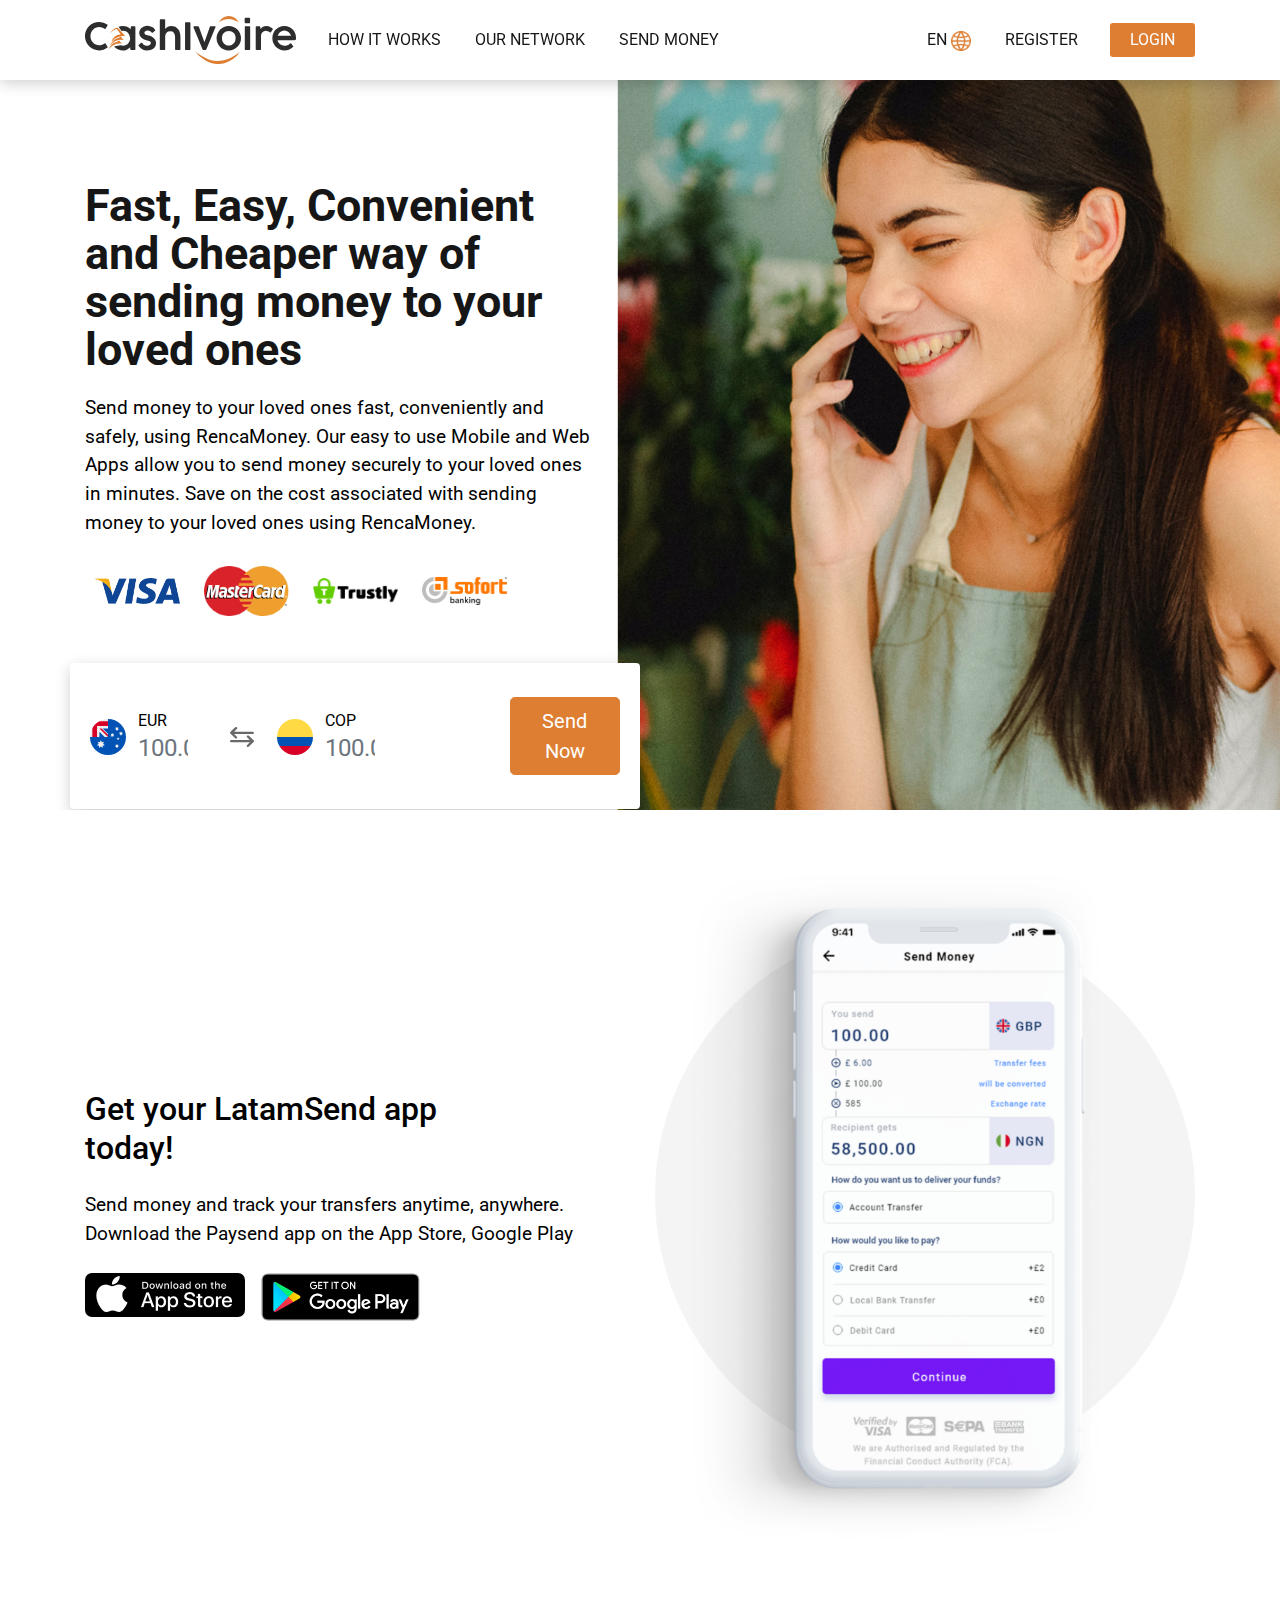
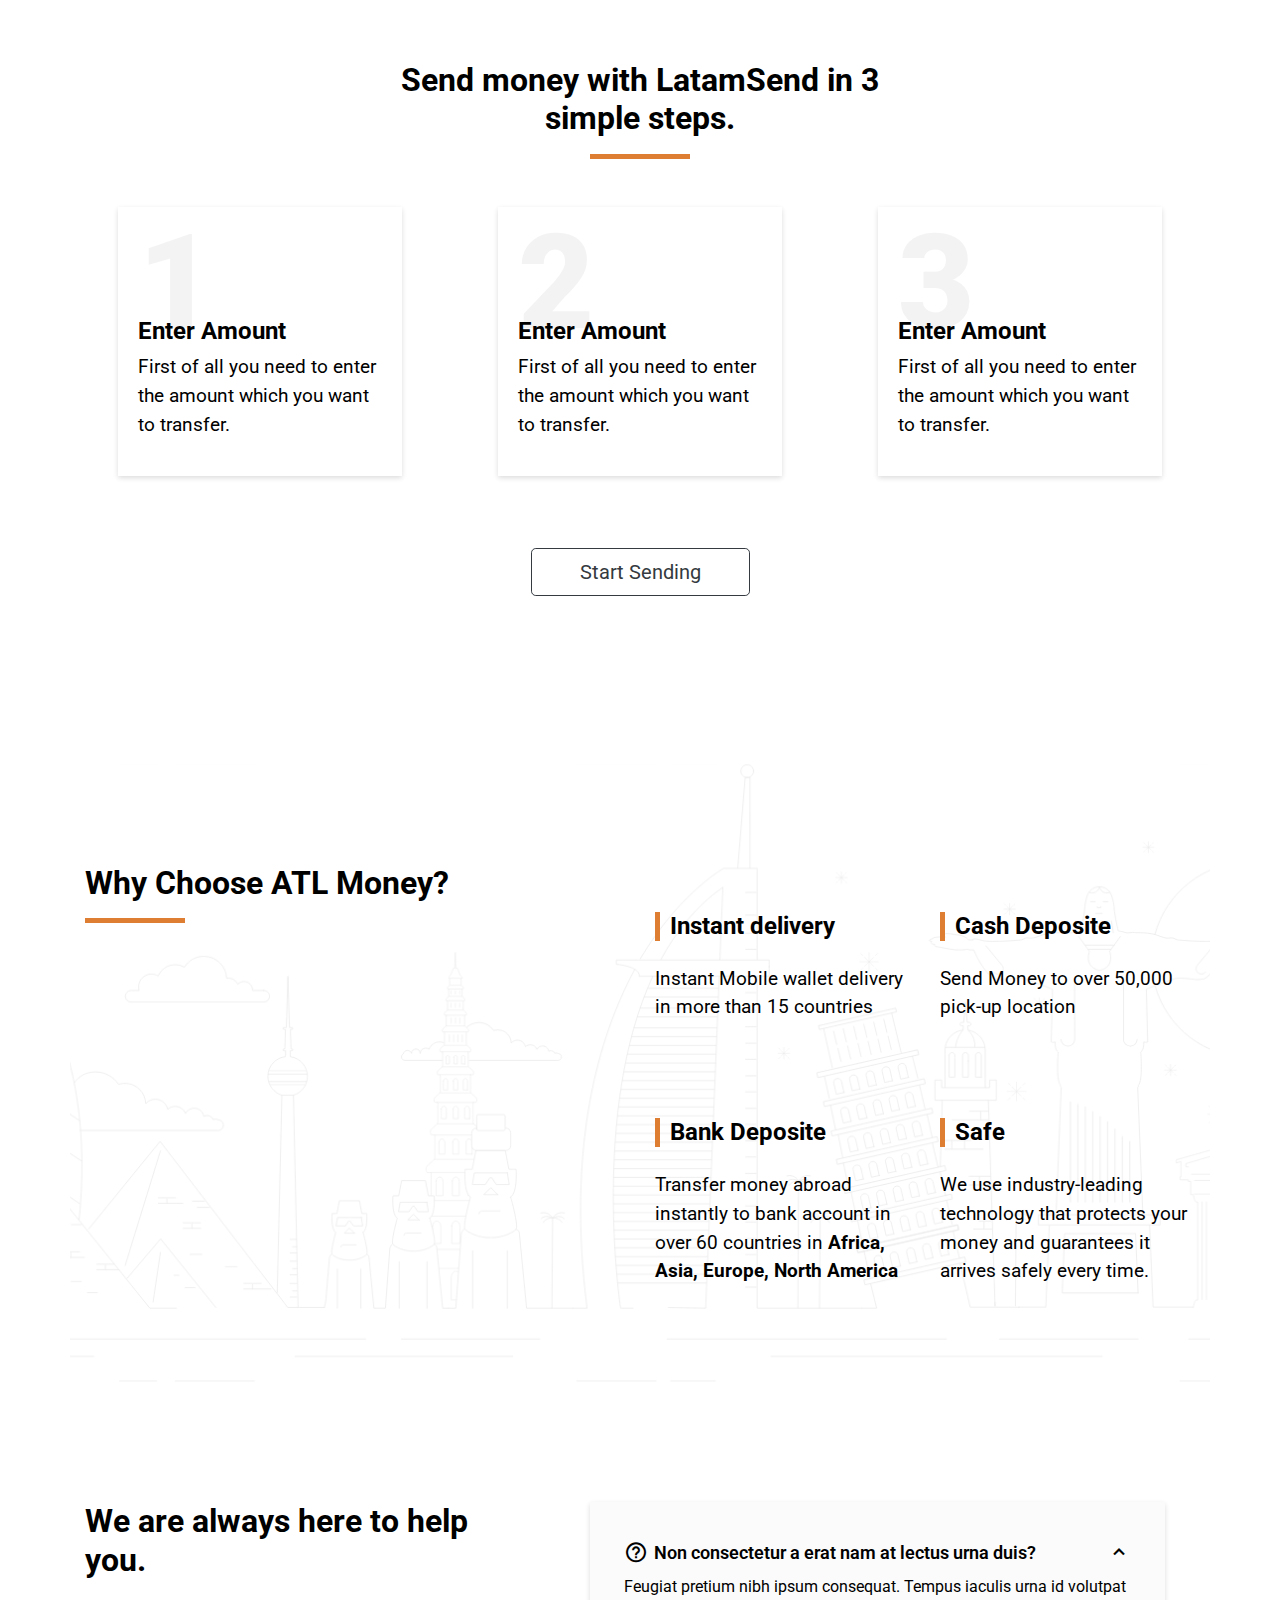
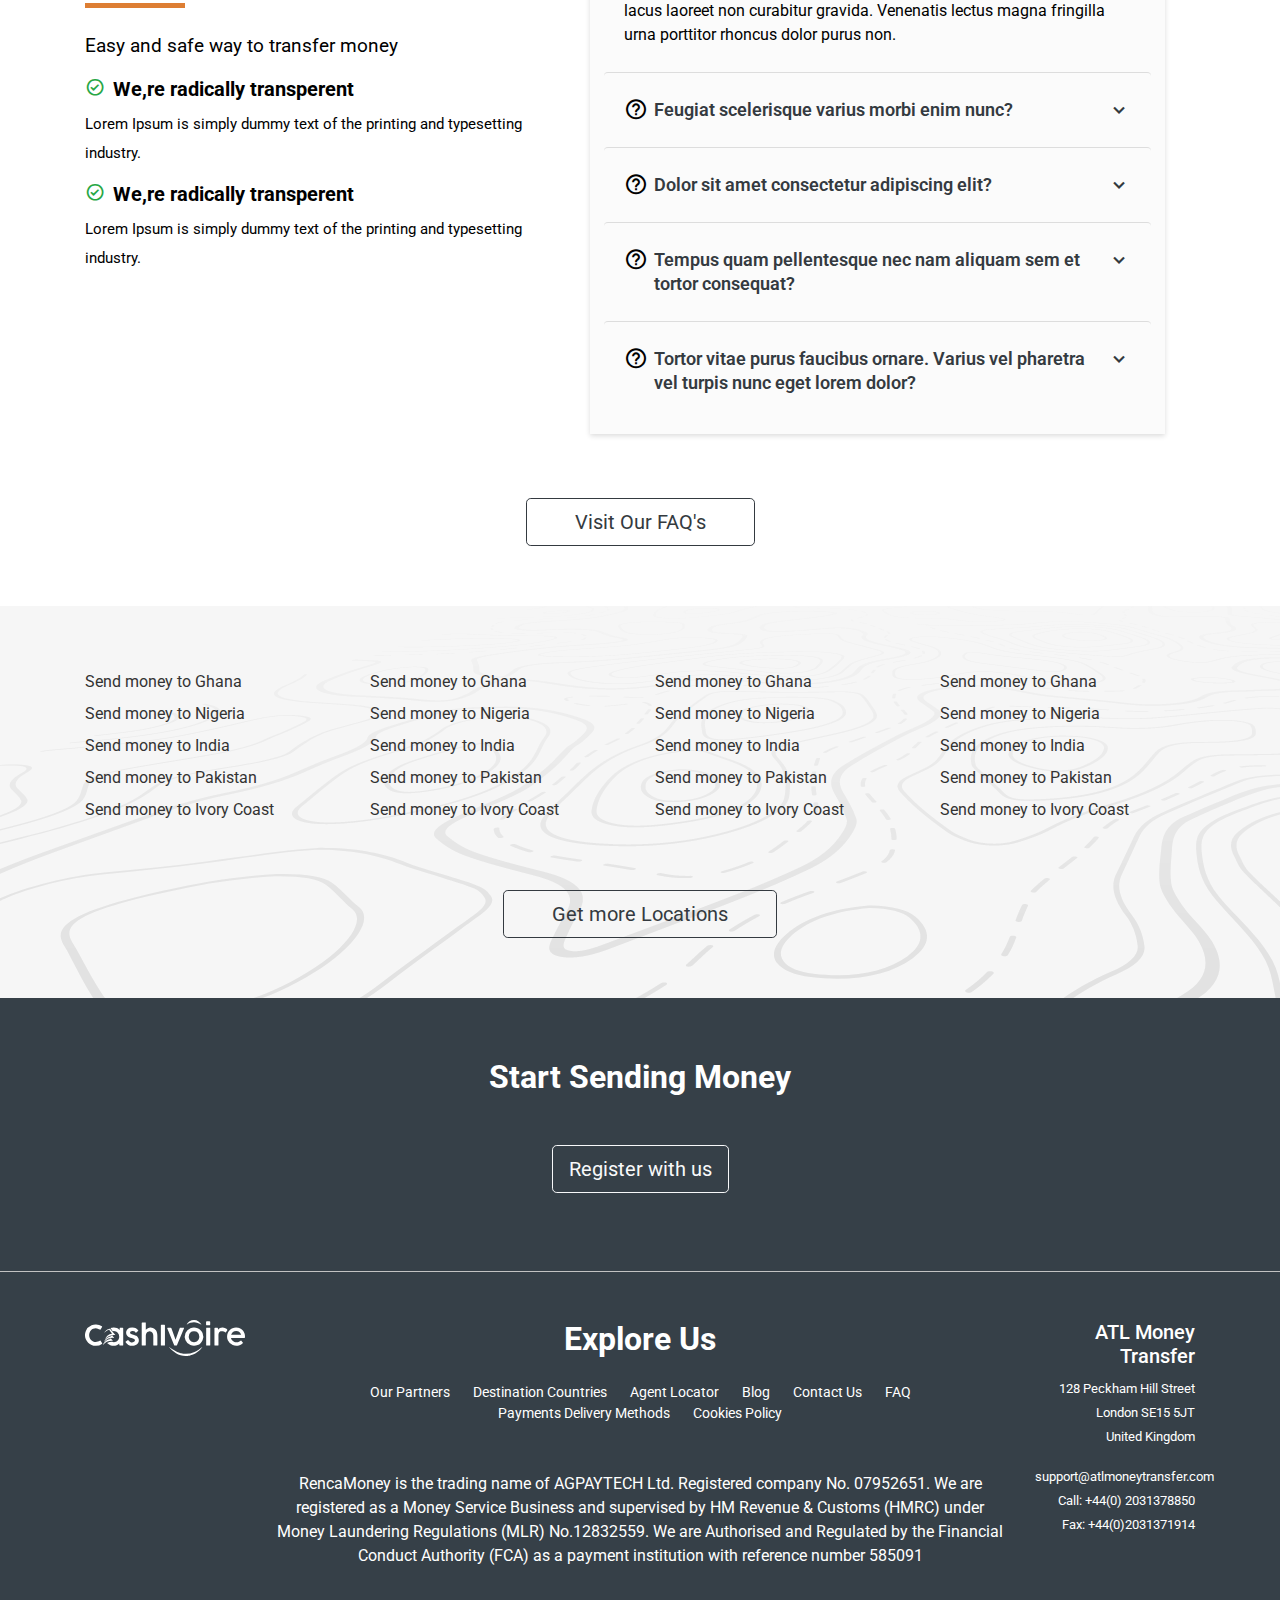
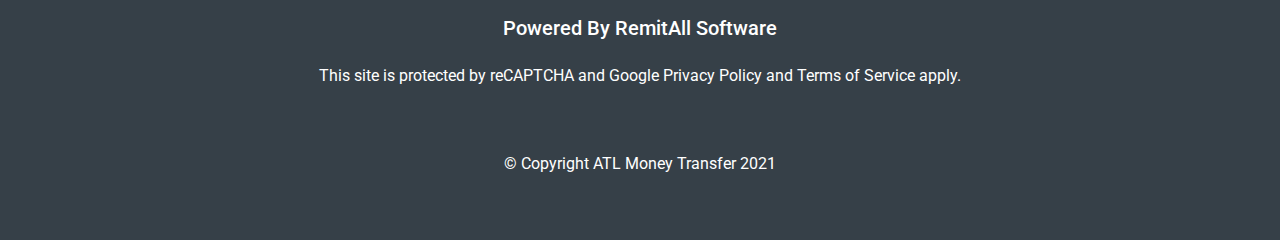
==== index.html @ 68181047 "all files" ====
<!DOCTYPE html>
<html lang="en">

<head>
  <meta charset="utf-8">
  <meta content="width=device-width, initial-scale=1.0" name="viewport">

  <title>Cashivoire - Index</title>
  <meta content="" name="description">
  <meta content="" name="keywords">

  <!-- Favicons -->
  <link href="assets/img/favicon.png" rel="icon">
  <link href="assets/img/apple-touch-icon.png" rel="apple-touch-icon">

  <!-- Google Fonts -->
  <link href="https://fonts.googleapis.com/css2?family=Roboto:wght@300;400;500;700;900&display=swap" rel="stylesheet">

  <!-- Vendor CSS Files -->
  <link href="assets/vendor/bootstrap/css/bootstrap.min.css" rel="stylesheet">
  <link href="assets/vendor/icofont/icofont.min.css" rel="stylesheet">
  <link href="assets/vendor/boxicons/css/boxicons.min.css" rel="stylesheet">
  

  <!-- Template Main CSS File -->
  <link href="css/style.css" rel="stylesheet">


</head>

<body>



  <!-- ======= Header ======= -->
  <header id="header" class="fixed-top">
    <div class="container d-flex align-items-center">

      <h1 class="logo"><a href="index.html"><img src="assets/img/logo.svg" alt=""></a></h1>
      <!-- Uncomment below if you prefer to use an image logo -->
      <!-- <a href="index.html" class="logo mr-auto"><img src="assets/img/logo.png" alt="" class="img-fluid"></a>-->

      <nav class="nav-menu d-none d-lg-block mr-auto">
        <ul>
          <li><a href="#">How it works</a></li>
          <li><a href="#">Our Network</a></li>
          <li><a href="#">Send Money</a></li>
        </ul>
        
      </nav><!-- .nav-menu -->
      <nav class="nav-menu d-none d-lg-block ml-auto">
        <ul>
          <li><a href="#about">En <span style="width: 20px; display: inline-block;"><img src="assets/img/globe.png" class="img-fluid" alt=""></span></a></li>
          <li><a href="#services">Register</a></li>
          <li><a href="#" class="login-btn scrollto">Login</a></li>
        </ul>
        
      </nav><!-- .nav-menu -->

    

    </div>
  </header><!-- End Header -->

  <!-- ======= Hero Section ======= -->
  <section id="hero" class="d-flex align-items-center">
    <div class="container">
      <div class="row">
        <div class="col-md-6 pr-md-5">
          <h1>Fast, Easy, Convenient and 
            Cheaper way of sending money to 
            your loved ones </h1>
          <p>Send money to your loved ones fast, conveniently and safely, using 
            RencaMoney. Our easy to use Mobile and Web Apps allow you to send 
            money securely to your loved ones in minutes. Save on the cost associated
            with sending money to your loved ones using RencaMoney.</p>
            <div class="pay-method">
              <span class="method-logo"><img src="assets/img/visa.png" class="img-fluid" alt=""></span>
              <span class="method-logo"><img src="assets/img/mastercard.png" class="img-fluid" alt=""></span>
              <span class="method-logo"><img src="assets/img/Trustly-logo.png" class="img-fluid" alt=""></span>
              <span class="method-logo"><img src="assets/img/sofort.png" class="img-fluid" alt=""></span>
            </div>
            <div class="card send-card">
              <div class="row align-items-center">
                <div class="col-md-3">
                  <div class="my-4 mb-2 position-relative pl-5">
                    <label for="inputPassword2">EUR</label>
                    <span class="flag"><img src="assets/flags/au.svg" class="img-fluid" alt=""></span>
                    <input type="text" class="form-control" id="inputPassword2" placeholder="100.00">
                  </div>
                </div>
                <div class="col-md-1">
                  <span>
                    <img src="assets/img/transfer.svg" width="24px" alt="">
                  </span>
                </div>
                <div class="col-md-3">
                  <div class="my-4 mb-2 position-relative pl-5">
                    <label for="inputPassword2">COP</label>
                    <span class="flag"><img src="assets/flags/co.svg" class="img-fluid" alt=""></span>
                    <input type="text" class="form-control" id="inputPassword2" placeholder="100.000">
                  </div>
                </div>
                
                <div class="col-md-3 offset-md-2">
                  
                  <button type="submit" class="btn btn-warning btn-lg btn-block my-4">
                    Send Now
                  </button>
                </div>
              </div>
              <div class="rate-details">
                <span>1 EUR = 2,821.20 COP*</span>
                <span>Transaction Fees &nbsp; = €3.90</span>
              </div>
            </div>
            
        </div>
        <div class="col-md-6"></div>
      </div>
      
      
    </div>
  </section><!-- End Hero -->

  <main id="main">

    

    <!--about-section start-->
    <section class="about-section">
      <div class="container">
        <div class="row align-items-center">
          <div class="col-md-6">
            <h2 class="mb-4">Get your LatamSend app <br>
              today!</h2>
            <p class="mb-4">Send money and track your transfers anytime, anywhere. 
              Download the Paysend app on the App Store, Google Play</p>
            <div class="d-flex">
              <span class="mr-3"><img src="assets/img/apple-app.png" alt=""></span>
              <span><img src="assets/img/google-play-app.png" alt=""></span>
            </div>
          </div>
          <div class="col-md-6">
            <img src="assets/img/about-latam.png" class="img-fluid"  alt="">
          </div>
        </div>
      </div>
    </section>
    <!--//about-section end-->

    <!--step section start-->
    <section class="step-section">
      <div class="container">
        <div class="row mb-4">
          <div class="col-md-6 offset-md-3 text-center">
            <h2 class="font-weight-bold pb-2">Send money with LatamSend
              in 3 simple steps.</h2>
            <div class="heading-devide mb-4 d-block mx-auto"></div>
          </div>
        </div>
        <div class="row">
          <div class="col-md-4 px-md-5">
            <div class="step-box mb-4">
              <span class="step-no">1</span>
              <h4 class="font-weight-bold">Enter Amount</h4>
              <p>First of all you need to enter 
                the amount which you want 
                to transfer.</p>
            </div>
          </div>
          <div class="col-md-4 px-md-5">
            <div class="step-box mb-4">
              <span class="step-no">2</span>
              <h4 class="font-weight-bold">Enter Amount</h4>
              <p>First of all you need to enter 
                the amount which you want 
                to transfer.</p>
            </div>
          </div>
          <div class="col-md-4 px-md-5">
            <div class="step-box mb-4">
              <span class="step-no">3</span>
              <h4 class="font-weight-bold">Enter Amount</h4>
              <p>First of all you need to enter 
                the amount which you want 
                to transfer.</p>
            </div>
          </div>
        </div>
        <div class="row my-5">
          <div class="col-md-4 offset-md-4 text-center">
            <button class="btn btn-outline-dark btn-lg px-5">Start Sending</button>
          </div>
        </div>
      </div>
    </section><!--//step section end-->
    
    <!--why choose section-->
    <section class="why-choose-section">
      <div class="container">
        <div class="row">
            <div class="col-md-6">
              <h2 class="font-weight-bold pb-2">Why Choose ATL Money?</h2>
              <div class="heading-devide mb-4"></div>
            </div>
            <div class="col-md-6 mt-5">
              <div class="row">
                <div class="col-md-6 choose-block">
                  <h4 class="font-weight-bold mb-4">Instant delivery</h4>
                  <p>Instant Mobile wallet delivery in 
                    more than 15 countries</p>
                </div>
                <div class="col-md-6 choose-block">
                  <h4 class="font-weight-bold mb-4">Cash Deposite</h4>
                  <p>Send Money to over 50,000
                    pick-up location</p>
                </div>
                <div class="col-md-6 choose-block">
                  <h4 class="font-weight-bold mb-4">Bank Deposite</h4>
                  <p>Transfer money abroad instantly
                    to bank account in over 60 countries
                    in <strong>Africa, Asia, Europe, North America</strong> 
                    </p>
                </div>
                <div class="col-md-6 choose-block">
                  <h4 class="font-weight-bold mb-4">Safe</h4>
                  <p>We use industry-leading technology 
                    that protects your money and 
                    guarantees it arrives safely every time.</p>
                </div>
              </div>
            </div>
        </div>
      </div>
    </section> <!--//why choose section end-->


    <!--money safe section-->
    <!--<section class="money-safe-section">
      <div class="container">
        <div class="row">
          <div class="col-md-6">
            <h2 class="font-weight-bold mb-4">Your money’s in safe hands with us</h2>
            <p class="mb-4">Our industry-leading technology protects your money and 
              guarantees it arrives safely every time.</p>
            <div class="heading-devide mb-4"></div>
          </div>
          <div class="col-md-4 offset-md-2">
            <div class="money-col money-col1">
              <img src="assets/img/visa.png" alt="">
            </div>
            <div class="money-col money-col2">
              <img src="assets/img/mastercard.png" alt="">
            </div>
            <div class="money-col money-col3">
              <img src="assets/img/Trustly-logo.png" alt="">
            </div>
            <div class="money-col money-col4">
              <img src="assets/img/sofort.png" alt="">
            </div>
          </div>
        </div>
      </div>
    </section>--><!--//money safe section end-->

  

    <!-- ======= Frequently Asked Questions Section ======= -->
    <section id="faq" class="faq section-bg">
      <div class="container">
        <div class="row">
          <div class="col-md-5">
            <h2 class="font-weight-bold mb-4">We are always here
              to help you.</h2>
            <div class="heading-devide mb-4"></div>
            <p>Easy and safe way to transfer money</p>
            <ul class="pl-0 list-unstyled">
              <li><h5 class="font-weight-bold"><i class="bx bx-check-circle icon-show text-success mr-2"></i>We,re radically transperent</h5><p><small>Lorem Ipsum is simply dummy text of the printing 
                and typesetting industry.</small></p></li>
              <li><h5 class="font-weight-bold"><i class="bx bx-check-circle icon-show text-success mr-2"></i>We,re radically transperent</h5><p><small>Lorem Ipsum is simply dummy text of the printing 
                  and typesetting industry.</small></p></li>
             
            </ul>
          </div>
          <div class="col-md-7">
            <div class="faq-list">
              <ul>
                <li data-aos="fade-up">
                  <i class="bx bx-help-circle icon-help"></i> <a data-toggle="collapse" class="collapse" href="#faq-list-1">Non consectetur a erat nam at lectus urna duis? <i class="bx bx-chevron-down icon-show"></i><i class="bx bx-chevron-up icon-close"></i></a>
                  <div id="faq-list-1" class="collapse show" data-parent=".faq-list">
                    <p>
                      Feugiat pretium nibh ipsum consequat. Tempus iaculis urna id volutpat lacus laoreet non curabitur gravida. Venenatis lectus magna fringilla urna porttitor rhoncus dolor purus non.
                    </p>
                  </div>
                </li>
    
                <li data-aos="fade-up" data-aos-delay="100">
                  <i class="bx bx-help-circle icon-help"></i> <a data-toggle="collapse" href="#faq-list-2" class="collapsed">Feugiat scelerisque varius morbi enim nunc? <i class="bx bx-chevron-down icon-show"></i><i class="bx bx-chevron-up icon-close"></i></a>
                  <div id="faq-list-2" class="collapse" data-parent=".faq-list">
                    <p>
                      Dolor sit amet consectetur adipiscing elit pellentesque habitant morbi. Id interdum velit laoreet id donec ultrices. Fringilla phasellus faucibus scelerisque eleifend donec pretium. Est pellentesque elit ullamcorper dignissim. Mauris ultrices eros in cursus turpis massa tincidunt dui.
                    </p>
                  </div>
                </li>
    
                <li data-aos="fade-up" data-aos-delay="200">
                  <i class="bx bx-help-circle icon-help"></i> <a data-toggle="collapse" href="#faq-list-3" class="collapsed">Dolor sit amet consectetur adipiscing elit? <i class="bx bx-chevron-down icon-show"></i><i class="bx bx-chevron-up icon-close"></i></a>
                  <div id="faq-list-3" class="collapse" data-parent=".faq-list">
                    <p>
                      Eleifend mi in nulla posuere sollicitudin aliquam ultrices sagittis orci. Faucibus pulvinar elementum integer enim. Sem nulla pharetra diam sit amet nisl suscipit. Rutrum tellus pellentesque eu tincidunt. Lectus urna duis convallis convallis tellus. Urna molestie at elementum eu facilisis sed odio morbi quis
                    </p>
                  </div>
                </li>
    
                <li data-aos="fade-up" data-aos-delay="300">
                  <i class="bx bx-help-circle icon-help"></i> <a data-toggle="collapse" href="#faq-list-4" class="collapsed">Tempus quam pellentesque nec nam aliquam sem et tortor consequat? <i class="bx bx-chevron-down icon-show"></i><i class="bx bx-chevron-up icon-close"></i></a>
                  <div id="faq-list-4" class="collapse" data-parent=".faq-list">
                    <p>
                      Molestie a iaculis at erat pellentesque adipiscing commodo. Dignissim suspendisse in est ante in. Nunc vel risus commodo viverra maecenas accumsan. Sit amet nisl suscipit adipiscing bibendum est. Purus gravida quis blandit turpis cursus in.
                    </p>
                  </div>
                </li>
    
                <li data-aos="fade-up" data-aos-delay="400">
                  <i class="bx bx-help-circle icon-help"></i> <a data-toggle="collapse" href="#faq-list-5" class="collapsed">Tortor vitae purus faucibus ornare. Varius vel pharetra vel turpis nunc eget lorem dolor? <i class="bx bx-chevron-down icon-show"></i><i class="bx bx-chevron-up icon-close"></i></a>
                  <div id="faq-list-5" class="collapse" data-parent=".faq-list">
                    <p>
                      Laoreet sit amet cursus sit amet dictum sit amet justo. Mauris vitae ultricies leo integer malesuada nunc vel. Tincidunt eget nullam non nisi est sit amet. Turpis nunc eget lorem dolor sed. Ut venenatis tellus in metus vulputate eu scelerisque.
                    </p>
                  </div>
                </li>
    
              </ul>
            </div>
          </div>
        </div>
        <div class="row mt-5">
          <div class="col-md-4 offset-md-4 text-center">
            <a href="#" class="btn btn-outline-dark btn-lg px-5">Visit Our FAQ's</a>
          </div>
        </div>
         

      </div>
    </section><!-- End Frequently Asked Questions Section -->

    <!--//send money country-->
    <section class="send-money-list">
      <div class="container">
        <div class="row">
          <div class="col-md-3">
            <ul>
              <li>
                <a href="#">Send money to Ghana</a>
              </li>
              <li>
                <a href="#">Send money to Nigeria</a>
              </li>
              <li>
                <a href="#">Send money to India</a>
              </li>
              <li>
                <a href="#">Send money to Pakistan</a>
              </li>
              <li>
                <a href="#">Send money to Ivory Coast</a>
              </li>
            </ul>
          </div>
          <div class="col-md-3">
            <ul>
              <li>
                <a href="#">Send money to Ghana</a>
              </li>
              <li>
                <a href="#">Send money to Nigeria</a>
              </li>
              <li>
                <a href="#">Send money to India</a>
              </li>
              <li>
                <a href="#">Send money to Pakistan</a>
              </li>
              <li>
                <a href="#">Send money to Ivory Coast</a>
              </li>
            </ul>
          </div>
          <div class="col-md-3">
            <ul>
              <li>
                <a href="#">Send money to Ghana</a>
              </li>
              <li>
                <a href="#">Send money to Nigeria</a>
              </li>
              <li>
                <a href="#">Send money to India</a>
              </li>
              <li>
                <a href="#">Send money to Pakistan</a>
              </li>
              <li>
                <a href="#">Send money to Ivory Coast</a>
              </li>
            </ul>
          </div>
          <div class="col-md-3">
            <ul>
              <li>
                <a href="#">Send money to Ghana</a>
              </li>
              <li>
                <a href="#">Send money to Nigeria</a>
              </li>
              <li>
                <a href="#">Send money to India</a>
              </li>
              <li>
                <a href="#">Send money to Pakistan</a>
              </li>
              <li>
                <a href="#">Send money to Ivory Coast</a>
              </li>
            </ul>
          </div>
        </div>
        <div class="row mt-5">
          <div class="col-md-4 offset-md-4 text-center">
            <a href="#" class="btn btn-outline-dark btn-lg px-5">Get more Locations</a>
          </div>
        </div>
      </div>
    </section>
    <!--//end send money country-->

  </main><!-- End #main -->

  <!-- ======= Footer ======= -->
  <footer id="footer">

    <div class="footer-top">
      <div class="container">
        <div class="row">

          <div class="col-lg-4 offset-lg-4 text-center">
            <h2 class="font-weight-bold mb-5">Start Sending Money</h2>
            <button class="btn btn-outline-light btn-lg mb-5">Register with us</button>
          </div>

          

        </div>
      </div>
    </div>

    
    <div class="container py-5">

      <div class="row">
        <div class="col-md-2">
          <h3><img src="assets/img/logo-footer.svg" class="img-fluid" alt=""></h3>
        </div>
        <div class="col-md-8 text-center">
          <h2 class="font-weight-bold mb-4">Explore Us</h2>
          <ul class="list-unstyled explore-list mb-5">
            <li><a href="#">Our Partners</a></li>
            <li><a href="#">Destination Countries</a></li>
            <li><a href="#">Agent Locator</a></li>
            <li><a href="#">Blog</a></li>
            <li><a href="#">Contact Us</a></li>
            <li><a href="#">FAQ</a></li>
            <li><a href="#">Payments Delivery Methods</a></li>
            <li><a href="#">Cookies Policy</a></li>
          </ul>
          <p class="mb-5">RencaMoney is the trading name of AGPAYTECH Ltd. Registered company No. 07952651. We are registered as a Money Service
            Business and supervised by HM Revenue & Customs (HMRC) under Money Laundering Regulations (MLR) No.12832559.
           We are Authorised and Regulated by the Financial Conduct Authority (FCA) as a payment institution with reference number 585091</p>
          <h5 class="mb-4">Powered By RemitAll Software</h5>
          <p >This site is protected by reCAPTCHA and Google Privacy Policy and Terms of Service apply.</p>
        </div>
        <div class="col-md-2 text-right">
          <h5>ATL Money Transfer</h5>
          <p><small>128 Peckham Hill Street<br>
            London SE15 5JT<br>
            United Kingdom</small></p>
          <p>
            <small>
            support@atlmoneytransfer.com<br>
              Call: +44(0) 2031378850<br>
              Fax: +44(0)2031371914
            </small> 
          </p>
        </div>
      </div>
      <div class="row mt-5">
        <div class="col-md-12 text-center">
          <p> © Copyright ATL Money Transfer 2021 </p>
        </div>
      </div>
    </div>
  </footer><!-- End Footer -->

  <div id="preloader"></div>
  <a href="#" class="back-to-top"><i class="icofont-simple-up"></i></a>

  <!-- Vendor JS Files -->
  <script src="assets/vendor/jquery/jquery.min.js"></script>
  <script src="assets/vendor/bootstrap/js/bootstrap.bundle.min.js"></script>
  <script src="assets/vendor/jquery.easing/jquery.easing.min.js"></script>
  

  <!-- Template Main JS File -->
  <script src="assets/js/main.js"></script>

</body>

</html>
---- css/style.css ----
/**
* Template Name: Medilab - v2.1.1
* Template URL: https://bootstrapmade.com/medilab-free-medical-bootstrap-theme/
* Author: BootstrapMade.com
* License: https://bootstrapmade.com/license/
*/
/*--------------------------------------------------------------
# General
--------------------------------------------------------------*/
/*--------------------------------------------------------------
# Preloader
--------------------------------------------------------------*/
@-webkit-keyframes animate-preloader {
  0% {
    transform: rotate(0deg); }
  100% {
    transform: rotate(360deg); } }

@keyframes animate-preloader {
  0% {
    transform: rotate(0deg); }
  100% {
    transform: rotate(360deg); } }

/*--------------------------------------------------------------
# Back to top button
--------------------------------------------------------------*/
/*--------------------------------------------------------------
# Top Bar
--------------------------------------------------------------*/
/*--------------------------------------------------------------
# Header
--------------------------------------------------------------*/
/*--------------------------------------------------------------
# Navigation Menu
--------------------------------------------------------------*/
/* Desktop Navigation */
/* Get Startet Button */
/* Mobile Navigation */
/*--------------------------------------------------------------
# Hero Section
--------------------------------------------------------------*/
/*--------------------------------------------------------------
# Sections General
--------------------------------------------------------------*/
/*--------------------------------------------------------------
# Breadcrumbs
--------------------------------------------------------------*/
/*--------------------------------------------------------------
# Why Us
--------------------------------------------------------------*/
/*--------------------------------------------------------------
# About
--------------------------------------------------------------*/
@-webkit-keyframes pulsate-btn {
  0% {
    transform: scale(0.6, 0.6);
    opacity: 1; }
  100% {
    transform: scale(1, 1);
    opacity: 0; } }

@keyframes pulsate-btn {
  0% {
    transform: scale(0.6, 0.6);
    opacity: 1; }
  100% {
    transform: scale(1, 1);
    opacity: 0; } }

/*--------------------------------------------------------------
# Counts
--------------------------------------------------------------*/
/*--------------------------------------------------------------
# Services
--------------------------------------------------------------*/
/*--------------------------------------------------------------
# Appointments
--------------------------------------------------------------*/
/*--------------------------------------------------------------
# Departments
--------------------------------------------------------------*/
/*--------------------------------------------------------------
# Doctors
--------------------------------------------------------------*/
/*--------------------------------------------------------------
# Frequently Asked Questions
--------------------------------------------------------------*/
/*--------------------------------------------------------------
# Testimonials
--------------------------------------------------------------*/
/*--------------------------------------------------------------
# Gallery
--------------------------------------------------------------*/
/*--------------------------------------------------------------
# Contact
--------------------------------------------------------------*/
@-webkit-keyframes animate-loading {
  0% {
    transform: rotate(0deg); }
  100% {
    transform: rotate(360deg); } }

@keyframes animate-loading {
  0% {
    transform: rotate(0deg); }
  100% {
    transform: rotate(360deg); } }

/*--------------------------------------------------------------
# Footer
--------------------------------------------------------------*/
body {
  font-family: 'Roboto', sans-serif;
  color: #000000; }

a {
  color: #7519F5; }
  a:hover {
    color: #6613db;
    text-decoration: none; }

h1 {
  font-family: 'Roboto', sans-serif; }

h2 {
  font-family: 'Roboto', sans-serif; }

h3 {
  font-family: 'Roboto', sans-serif; }

h4 {
  font-family: 'Roboto', sans-serif; }

h5 {
  font-family: 'Roboto', sans-serif; }

h6 {
  font-family: 'Roboto', sans-serif; }

.f-10 {
  font-size: 10px; }

.f-12 {
  font-size: 12px; }

.f-14 {
  font-size: 14px; }

.f-16 {
  font-size: 16px; }

.f-18 {
  font-size: 18px; }

.f-20 {
  font-size: 20px; }

.f-22 {
  font-size: 22px; }

.f-24 {
  font-size: 24px; }

.f-26 {
  font-size: 26px; }

.f-28 {
  font-size: 28px; }

.f-30 {
  font-size: 30px; }

p {
  font-size: 1.2rem; }

@media only screen and (min-width: 1400px) {
  .container {
    max-width: 1300px; } }

#preloader {
  position: fixed;
  top: 0;
  left: 0;
  right: 0;
  bottom: 0;
  z-index: 9999;
  overflow: hidden;
  background: #fff; }
  #preloader:before {
    content: "";
    position: fixed;
    top: calc(50% - 30px);
    left: calc(50% - 30px);
    border: 6px solid #7519F5;
    border-top-color: #d1e6f9;
    border-radius: 50%;
    width: 60px;
    height: 60px;
    -webkit-animation: animate-preloader 1s linear infinite;
    animation: animate-preloader 1s linear infinite; }

.back-to-top {
  position: fixed;
  display: none;
  right: 15px;
  bottom: 15px;
  z-index: 99999; }
  .back-to-top i {
    display: flex;
    align-items: center;
    justify-content: center;
    font-size: 24px;
    width: 40px;
    height: 40px;
    border-radius: 50px;
    background: #DD7E33;
    color: #fff;
    transition: all 0.4s; }
    .back-to-top i:hover {
      background: #1c84e3;
      color: #fff; }

.datepicker-dropdown {
  padding: 20px !important; }

#header {
  background: #ffffff;
  box-shadow: 0px 2px 15px rgba(8, 8, 8, 0.22);
  transition: all 0.5s;
  z-index: 997;
  padding: 15px 0;
  top: 0px; }
  #header .logo {
    font-size: 32px;
    margin: 0;
    padding: 0;
    line-height: 1;
    font-weight: 700;
    letter-spacing: 0.5px;
    font-family: 'Roboto', sans-serif; }
    #header .logo a {
      color: #2c4964; }
    #header .logo img {
      max-height: 50px; }

#header.header-scrolled {
  top: 0;
  box-shadow: 0px 2px 15px rgba(8, 8, 8, 0.22); }

.nav-menu ul {
  margin: 0;
  padding: 0;
  list-style: none; }

.nav-menu > ul {
  display: flex; }
  .nav-menu > ul > li {
    position: relative;
    white-space: nowrap;
    padding: 8px 0 8px 30px; }

.nav-menu a {
  display: block;
  position: relative;
  color: #161616;
  transition: 0.3s;
  font-size: 16px;
  font-family: 'Roboto', sans-serif;
  padding: 5px 2px;
  text-transform: uppercase; }
  .nav-menu a:hover {
    color: #DD7E33; }

.nav-menu .active > a {
  color: #DD7E33; }

.nav-menu li:hover > a {
  color: #DD7E33; }

.nav-menu .drop-down ul {
  display: block;
  position: absolute;
  left: 20px;
  top: calc(100% + 30px);
  z-index: 99;
  opacity: 0;
  visibility: hidden;
  padding: 10px 0;
  background: #fff;
  box-shadow: 0px 0px 30px rgba(127, 137, 161, 0.25);
  transition: 0.3s; }
  .nav-menu .drop-down ul a {
    padding: 10px 20px;
    font-size: 14px;
    font-weight: 500;
    text-transform: none;
    color: #082744;
    border: none; }
    .nav-menu .drop-down ul a:hover {
      color: #7519F5; }
  .nav-menu .drop-down ul .active > a {
    color: #7519F5; }
  .nav-menu .drop-down ul li:hover > a {
    color: #7519F5; }

.nav-menu .drop-down:hover > ul {
  opacity: 1;
  top: 100%;
  visibility: visible; }

.nav-menu .drop-down li {
  min-width: 180px;
  position: relative; }

.nav-menu .drop-down > a:after {
  content: "\ea99";
  font-family: IcoFont;
  padding-left: 5px; }

.nav-menu .drop-down .drop-down ul {
  top: 0;
  left: calc(100% - 30px); }

.nav-menu .drop-down .drop-down:hover > ul {
  opacity: 1;
  top: 0;
  left: 100%; }

.nav-menu .drop-down .drop-down > a {
  padding-right: 35px; }
  .nav-menu .drop-down .drop-down > a:after {
    content: "\eaa0";
    font-family: IcoFont;
    position: absolute;
    right: 15px; }

.login-btn {
  padding: 5px 20px !important;
  background: #DD7E33;
  border-radius: 3px;
  color: #fff !important; }
  .login-btn:hover {
    color: #fff !important;
    background: #DD7E33; }

.mobile-nav-toggle {
  position: fixed;
  right: 15px;
  top: 15px;
  z-index: 9998;
  border: 0;
  background: none;
  font-size: 24px;
  transition: all 0.4s;
  outline: none !important;
  line-height: 1;
  cursor: pointer;
  text-align: right; }
  .mobile-nav-toggle i {
    color: #DD7E33; }

.mobile-nav {
  position: fixed;
  top: 55px;
  right: 15px;
  bottom: 15px;
  left: 15px;
  z-index: 9999;
  overflow-y: auto;
  background: #fff;
  transition: ease-in-out 0.2s;
  opacity: 0;
  visibility: hidden;
  border-radius: 10px;
  padding: 10px 0; }
  .mobile-nav * {
    margin: 0;
    padding: 0;
    list-style: none; }
  .mobile-nav a {
    display: block;
    position: relative;
    color: #2c4964;
    padding: 10px 20px;
    font-weight: 500;
    outline: none; }
    .mobile-nav a:hover {
      color: #DD7E33;
      text-decoration: none; }
  .mobile-nav .active > a {
    color: #DD7E33;
    text-decoration: none; }
  .mobile-nav li:hover > a {
    color: #DD7E33;
    text-decoration: none; }
  .mobile-nav .drop-down > a {
    padding-right: 35px; }
    .mobile-nav .drop-down > a:after {
      content: "\ea99";
      font-family: IcoFont;
      padding-left: 10px;
      position: absolute;
      right: 15px; }
  .mobile-nav .drop-down ul {
    display: none;
    overflow: hidden; }
  .mobile-nav .drop-down li {
    padding-left: 20px; }
  .mobile-nav .active.drop-down > a:after {
    content: "\eaa1"; }

.mobile-nav-overly {
  width: 100%;
  height: 100%;
  z-index: 9997;
  top: 0;
  left: 0;
  position: fixed;
  background: rgba(28, 47, 65, 0.6);
  overflow: hidden;
  display: none;
  transition: ease-in-out 0.2s; }

.mobile-nav-active {
  overflow: hidden; }
  .mobile-nav-active .mobile-nav {
    opacity: 1;
    visibility: visible; }
  .mobile-nav-active .mobile-nav-toggle i {
    color: #fff; }

#hero {
  width: 100%;
  height: 90vh;
  background: url("../assets/img/hero-bg.jpg") top center;
  background-size: cover;
  position: relative; }
  #hero .container {
    position: relative; }
  #hero h1 {
    margin: 0;
    font-size: 45px;
    font-weight: 700;
    line-height: 48px;
    color: #161616;
    margin-bottom: 20px; }
  #hero h2 {
    color: #2c4964;
    margin: 10px 0 0 0;
    font-size: 24px; }
  #hero .btn-get-started {
    font-family: 'Roboto', sans-serif;
    text-transform: uppercase;
    font-weight: 500;
    font-size: 14px;
    letter-spacing: 1px;
    display: inline-block;
    padding: 12px 35px;
    margin-top: 30px;
    border-radius: 50px;
    transition: 0.5s;
    color: #fff;
    background: #DD7E33; }
    #hero .btn-get-started:hover {
      background: #3291e6; }
  #hero .pay-method {
    position: relative; }
    #hero .pay-method .method-logo {
      display: inline-block;
      width: 85px;
      margin: 12px 10px; }
  #hero .send-card {
    border: none;
    padding: 10px 20px;
    position: absolute;
    box-shadow: 1px 5px 15px rgba(8, 8, 8, 0.22);
    margin-top: 35px;
    right: -50px;
    left: 0;
    width: 100%; }
    #hero .send-card label {
      margin-bottom: 0px !important; }
    #hero .send-card .form-control {
      border: none;
      padding-left: 0;
      outline: none;
      font-size: 24px;
      height: 30px; }
      #hero .send-card .form-control::placeholder {
        font-size: 24px; }
      #hero .send-card .form-control:focus {
        box-shadow: none; }
    #hero .send-card .btn-warning {
      background-color: #DD7E33;
      color: #ffffff;
      border: 1px solid #DD7E33; }
    #hero .send-card .flag {
      width: 36px;
      display: block;
      position: absolute;
      top: 10px;
      left: 0px; }
    #hero .send-card .rate-details {
      position: absolute;
      bottom: -40px; }
      #hero .send-card .rate-details span {
        padding-right: 20px;
        padding-left: 20px; }
        #hero .send-card .rate-details span:first-child {
          border-right: 1px solid #ddd; }

section {
  padding: 60px 0;
  overflow: hidden; }

.section-bg {
  background-color: #ffffff; }

.section-title {
  text-align: center;
  padding-bottom: 30px; }
  .section-title h2 {
    font-size: 32px;
    font-weight: bold;
    margin-bottom: 20px;
    padding-bottom: 20px;
    position: relative;
    color: #2c4964; }
    .section-title h2::before {
      content: '';
      position: absolute;
      display: block;
      width: 120px;
      height: 1px;
      background: #ddd;
      bottom: 1px;
      left: calc(50% - 60px); }
    .section-title h2::after {
      content: '';
      position: absolute;
      display: block;
      width: 40px;
      height: 3px;
      background: #DD7E33;
      bottom: 0;
      left: calc(50% - 20px); }
  .section-title p {
    margin-bottom: 0; }

.breadcrumbs {
  padding: 20px 0;
  background-color: #f1f7fd;
  min-height: 40px;
  margin-top: 120px; }
  .breadcrumbs h2 {
    font-size: 24px;
    font-weight: 300;
    margin: 0; }
  .breadcrumbs ol {
    display: flex;
    flex-wrap: wrap;
    list-style: none;
    padding: 0;
    margin: 0;
    font-size: 14px; }
    .breadcrumbs ol li + li {
      padding-left: 10px; }
      .breadcrumbs ol li + li::before {
        display: inline-block;
        padding-right: 10px;
        color: #6c757d;
        content: "/"; }

.heading-devide {
  width: 100px;
  height: 5px;
  background: #DD7E33; }

.step-section .step-box {
  width: 100%;
  background: #FFFFFF;
  box-shadow: 0px 2px 5px #ddd;
  position: relative;
  padding: 20px; }
  .step-section .step-box h4 {
    margin-top: 90px;
    z-index: 2;
    position: relative; }
  .step-section .step-box .step-no {
    position: absolute;
    font-size: 132px;
    font-weight: 900;
    top: 10px;
    line-height: 1;
    color: rgba(221, 221, 221, 0.34);
    user-select: none; }

.why-choose-section .container {
  background: url("../assets/img/choose-bg.png");
  background-size: cover;
  background-position: bottom;
  padding-top: 100px; }

.why-choose-section .choose-block {
  margin-bottom: 80px; }
  .why-choose-section .choose-block h4 {
    border-left: 5px solid #DD7E33;
    padding-left: 10px; }

/*.money-safe-section
{
    background: url("../assets/img/money-safe-bg.png");
    .money-col
    {
        width: 49%;
        display: inline-block;
        text-align: center;
        padding: 60px 20px;
        img{
            height: 44px;
        }
    }
    .money-col1
    {
        border-right: 1px solid #ddd;
    }
    
    .money-col3
    {
        border-top: 1px solid #ddd;
        border-right: 1px solid #ddd;
    }
    .money-col4
    {
        border-top: 1px solid #ddd;
    }
}
*/
.faq .faq-list {
  padding: 0 30px; }
  .faq .faq-list ul {
    padding: 14px;
    list-style: none;
    background: #FBFBFB;
    box-shadow: 0px 2px 5px #ddd; }
  .faq .faq-list li {
    padding: 25px 20px;
    background: #FBFBFB;
    border-radius: 4px;
    position: relative; }
    .faq .faq-list li + li {
      border-top: 1px solid #ddd; }
  .faq .faq-list a {
    display: block;
    position: relative;
    font-family: 'Roboto', sans-serif;
    font-size: 18px;
    line-height: 24px;
    font-weight: 600;
    padding: 0 30px;
    outline: none;
    color: #000; }
    .faq .faq-list a:hover {
      color: #000 !important; }
  .faq .faq-list p {
    font-size: 1rem; }
  .faq .faq-list .icon-help {
    font-size: 24px;
    position: absolute;
    right: 0;
    left: 20px;
    color: #000; }
  .faq .faq-list .icon-show {
    font-size: 24px;
    position: absolute;
    right: 0;
    top: 0;
    display: none; }
  .faq .faq-list .icon-close {
    font-size: 24px;
    position: absolute;
    right: 0;
    top: 0; }
  .faq .faq-list p {
    margin-bottom: 0;
    padding: 10px 0 0 0; }
  .faq .faq-list a.collapsed {
    color: #343a40; }
    .faq .faq-list a.collapsed:hover {
      color: #DD7E33; }
    .faq .faq-list a.collapsed .icon-show {
      display: inline-block; }
    .faq .faq-list a.collapsed .icon-close {
      display: none; }

/*=======================
send money country section
========================*/
.send-money-list {
  background: url("../assets/img/send-money-list-bg.png"); }
  .send-money-list ul {
    padding: 0; }
    .send-money-list ul li {
      list-style-type: none;
      line-height: 2; }
      .send-money-list ul li a {
        color: #333; }

/*======================
Login page css start
========================*/
.login-slider {
  min-height: 100vh;
  background: url("../assets/img/login-bg.jpg");
  background-size: cover;
  background-position: center; }

.btn-primary {
  background-color: #DD7E33;
  border-color: #DD7E33; }

:root {
  --input-padding-x: .75rem;
  --input-padding-y: .75rem; }

.form-signin {
  width: 100%;
  padding: 15px 0px;
  margin: auto; }
  .form-signin .input-icon {
    position: absolute;
    top: 8px;
    font-size: 24px;
    right: 12px; }

.form-label-group {
  position: relative;
  margin-bottom: 1rem; }
  .form-label-group > input {
    padding: var(--input-padding-y) var(--input-padding-x);
    height: auto;
    border: 1px solid #121A41; }
    .form-label-group > input:focus {
      box-shadow: none;
      border: 1px solid #DD7E33; }
  .form-label-group > label {
    padding: var(--input-padding-y) var(--input-padding-x);
    position: absolute;
    top: 0;
    left: 0;
    display: block;
    width: 100%;
    margin-bottom: 0;
    line-height: 1.5;
    color: #495057;
    border: 1px solid transparent;
    border-radius: .25rem;
    transition: all .1s ease-in-out; }
  .form-label-group input::-webkit-input-placeholder {
    color: transparent; }
  .form-label-group input:-ms-input-placeholder {
    color: transparent; }
  .form-label-group input::-ms-input-placeholder {
    color: transparent; }
  .form-label-group input::-moz-placeholder {
    color: transparent; }
  .form-label-group input::placeholder {
    color: transparent; }
  .form-label-group input:not(:placeholder-shown) {
    padding-top: calc(var(--input-padding-y) + var(--input-padding-y) * (2 / 3));
    padding-bottom: calc(var(--input-padding-y) / 3); }
    .form-label-group input:not(:placeholder-shown) ~ label {
      padding-top: calc(var(--input-padding-y) / 3);
      padding-bottom: calc(var(--input-padding-y) / 3);
      font-size: 12px;
      color: #DD7E33; }

#footer {
  color: #fff;
  font-size: 14px;
  background: url("../assets/img/footer-bg.png");
  background-position: bottom; }
  #footer .footer-top {
    padding: 60px 0 30px 0;
    border-bottom: 1px solid #C2C2C2; }
  #footer .explore-list li {
    display: inline-block;
    padding: 0px 10px; }
    #footer .explore-list li a {
      color: #fff; }
  #footer p {
    font-size: 1rem; }

@media (max-width: 992px) {
  #header {
    top: 0; }
    #header .logo {
      font-size: 28px; }
  #hero {
    margin-bottom: 0;
    height: 100vh; }
    #hero .container {
      padding-bottom: 63px; }
    #hero h1 {
      font-size: 28px;
      line-height: 36px; }
    #hero h2 {
      font-size: 18px;
      line-height: 24px;
      margin-bottom: 30px; }
  .breadcrumbs {
    margin-top: 63px; }
    .breadcrumbs h2 {
      margin: 0 0 10px 0; }
  .departments .nav-link {
    border: 0;
    padding: 15px; }
  .departments .nav-link.active {
    color: #fff;
    background: #DD7E33; } }

@media (max-width: 1366px) {
  .nav-menu .drop-down .drop-down ul {
    left: -90%; }
  .nav-menu .drop-down .drop-down:hover > ul {
    left: -100%; }
  .nav-menu .drop-down .drop-down > a:after {
    content: "\ea9d"; } }

@media (max-width: 768px) {
  .appointment-btn {
    margin: 0 48px 0 0;
    padding: 6px 18px; }
  .breadcrumbs .d-flex {
    display: block !important; }
  .breadcrumbs ol {
    display: block; }
    .breadcrumbs ol li {
      display: inline-block; } }

@media (min-width: 1024px) {
  #hero {
    background-attachment: fixed; } }

@media (max-height: 500px) {
  #hero {
    height: auto; } }

@media (max-width: 1200px) {
  .faq .faq-list {
    padding: 0; } }

@media (max-width: 767px) {
  .testimonials .testimonial-wrap {
    padding-left: 0; }
  .testimonials .testimonial-item {
    padding: 30px;
    margin: 15px; }
    .testimonials .testimonial-item .testimonial-img {
      position: static;
      left: auto; }
  #hero {
    background: none;
    height: auto;
    padding-top: 100px; }
    #hero .pay-method .method-logo {
      width: 60px; }
    #hero .send-card {
      position: relative; }
      #hero .send-card .rate-details {
        position: relative;
        bottom: auto; } }

@media only screen and (min-width: 1024px) {
  .container {
    min-width: 80%; } }
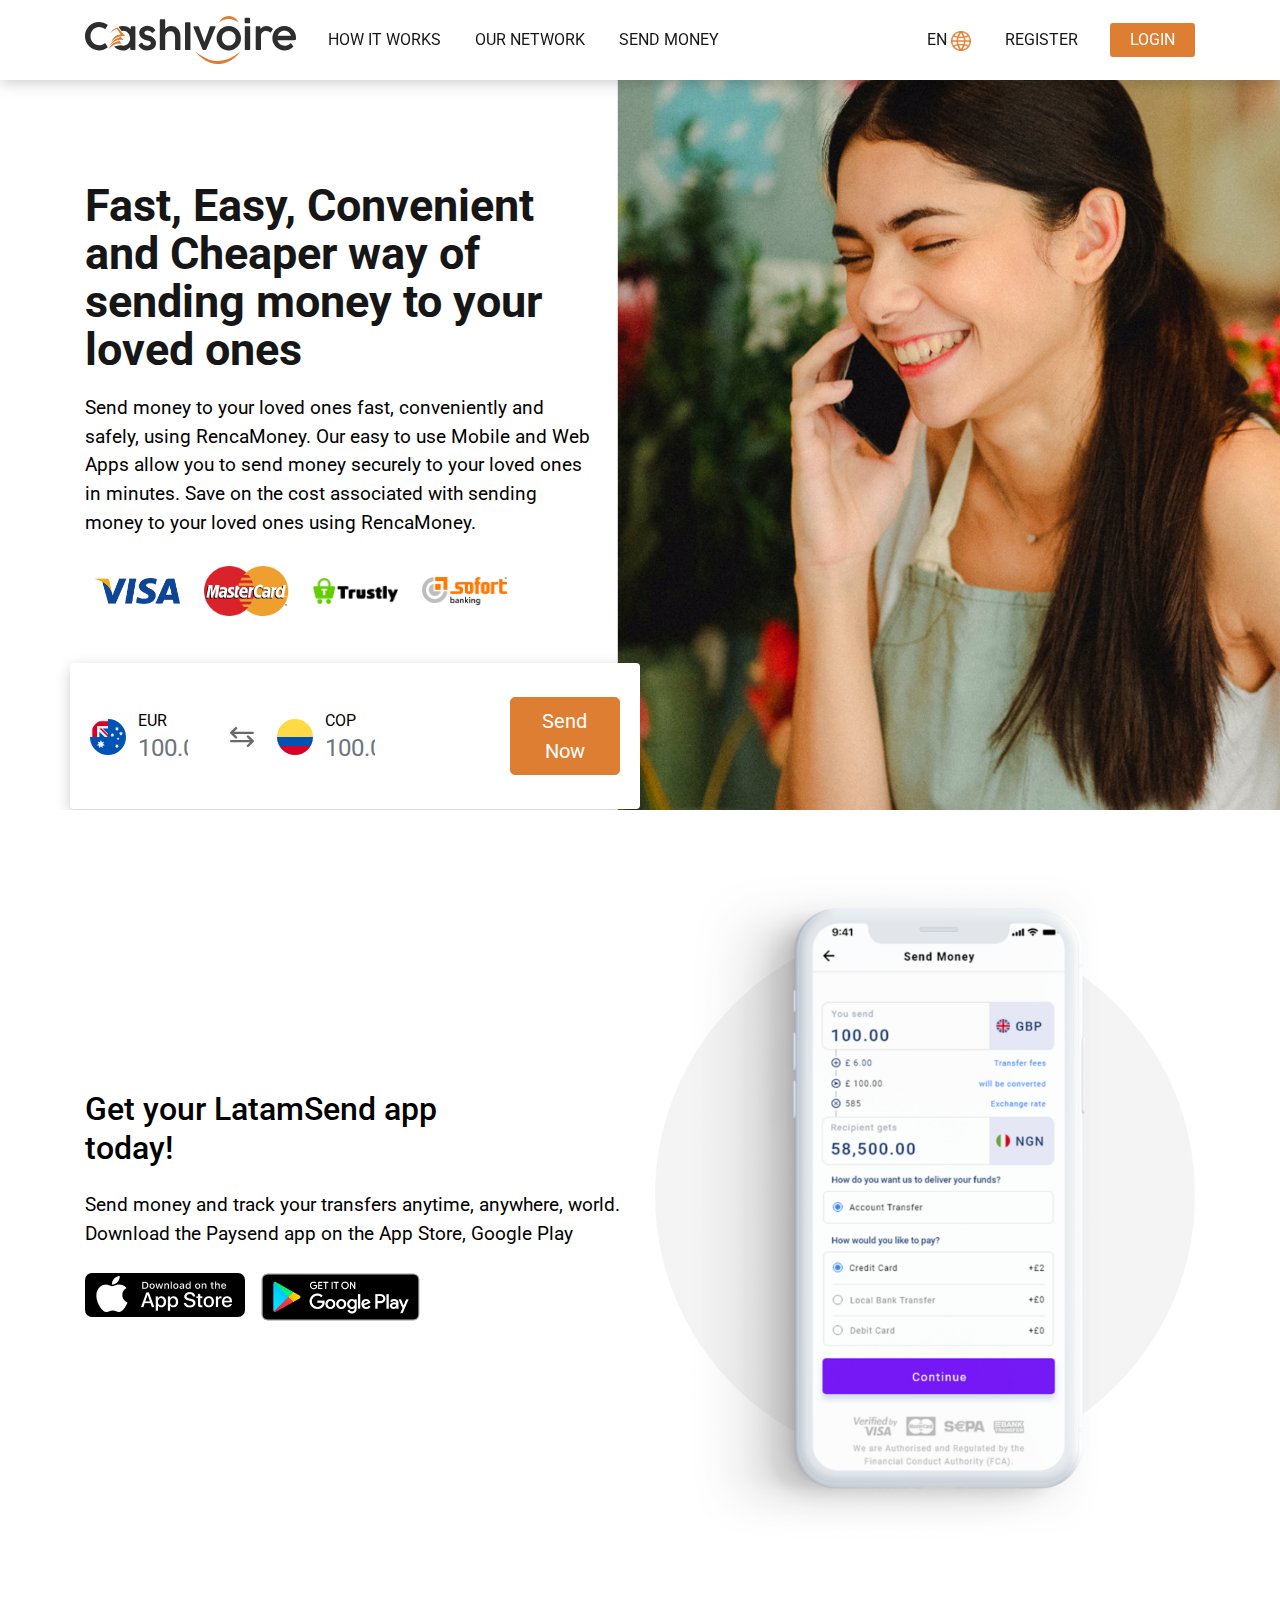
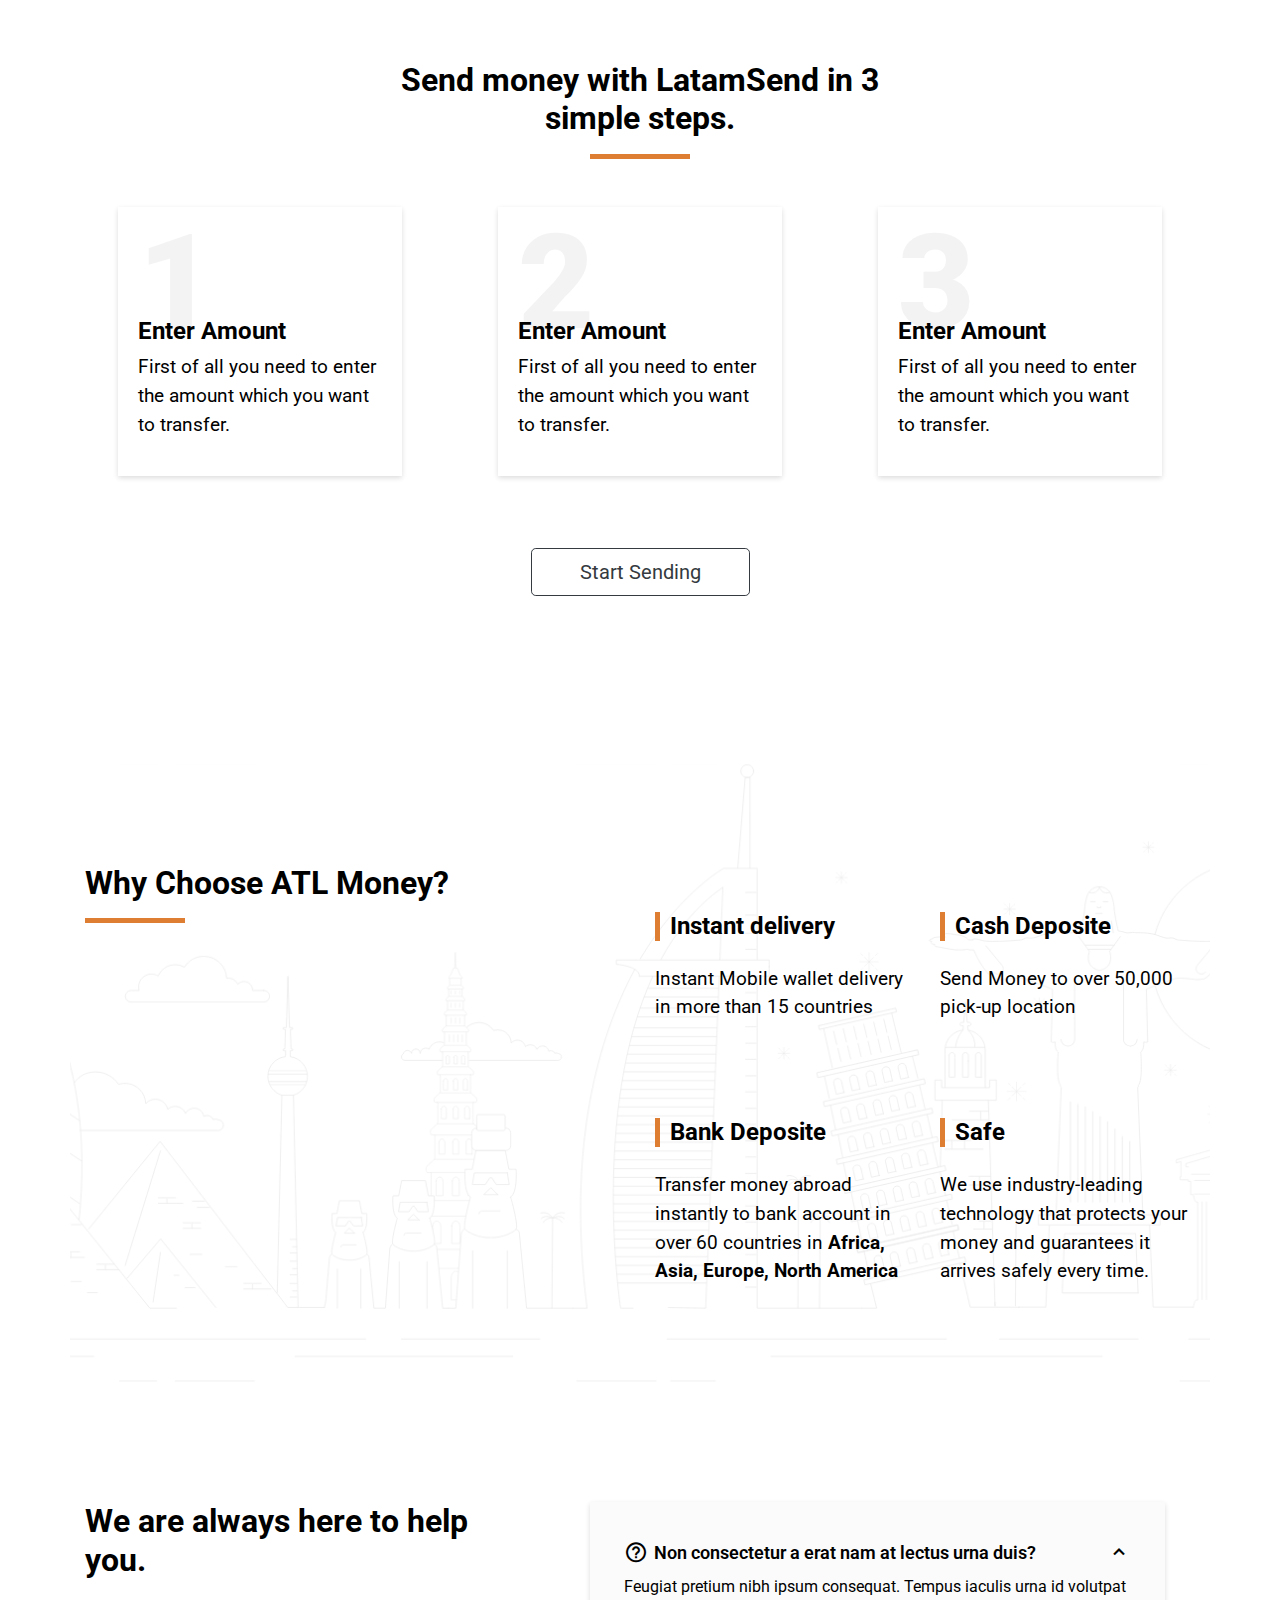
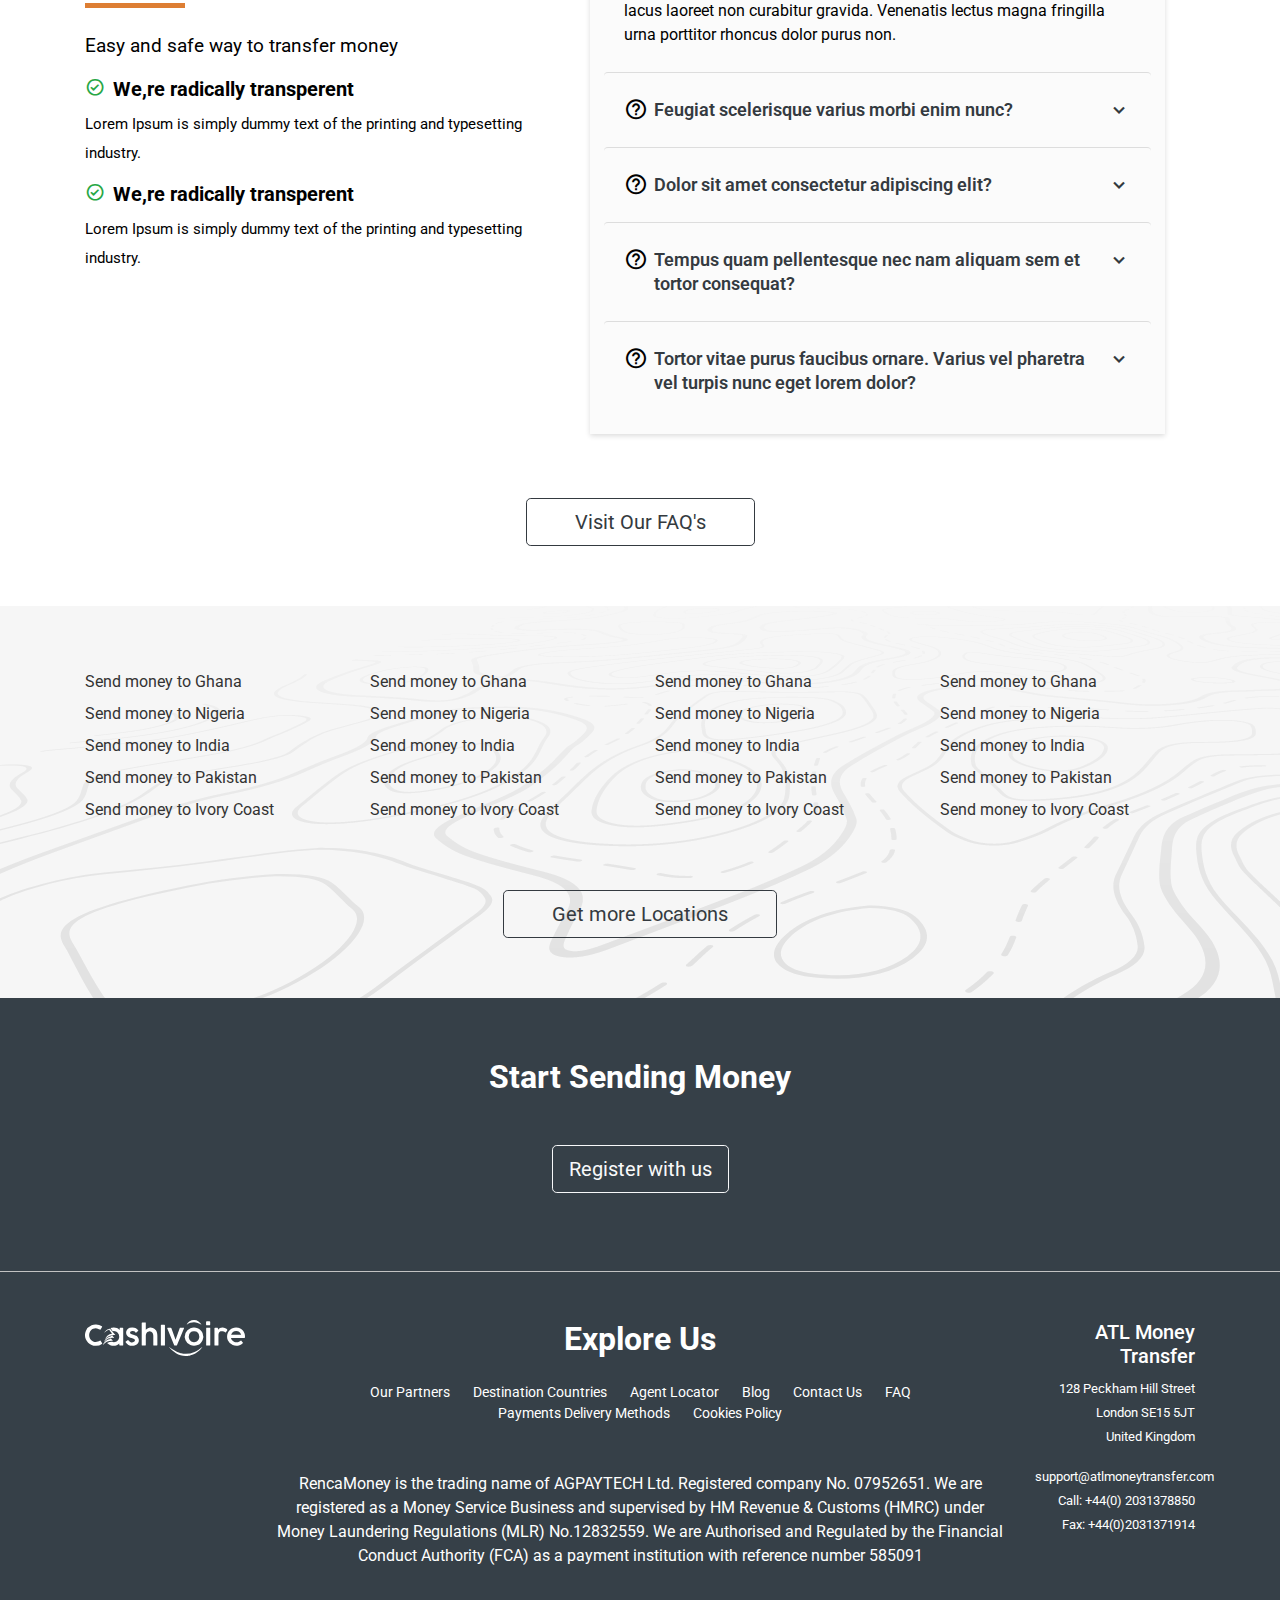
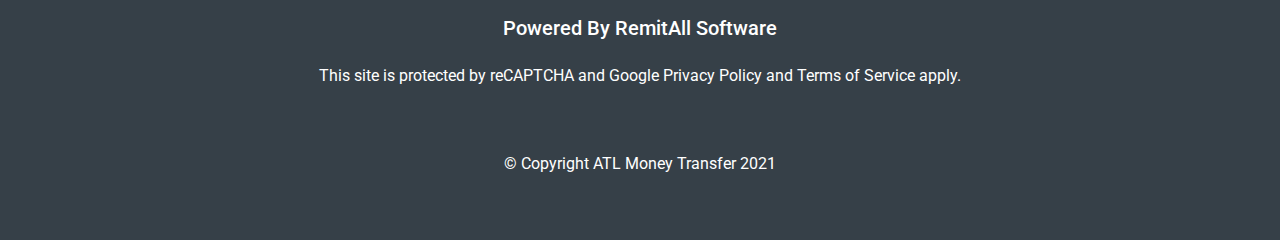
==== commit 89cceee0: "Merge pull request #5 from dipankaragpaytech/firstbranch" ====
--- a/index.html
+++ b/index.html
@@ -134,7 +134,7 @@
           <div class="col-md-6">
             <h2 class="mb-4">Get your LatamSend app <br>
               today!</h2>
-            <p class="mb-4">Send money and track your transfers anytime, anywhere. 
+            <p class="mb-4">Send money and track your transfers anytime, anywhere, world. 
               Download the Paysend app on the App Store, Google Play</p>
             <div class="d-flex">
               <span class="mr-3"><img src="assets/img/apple-app.png" alt=""></span>
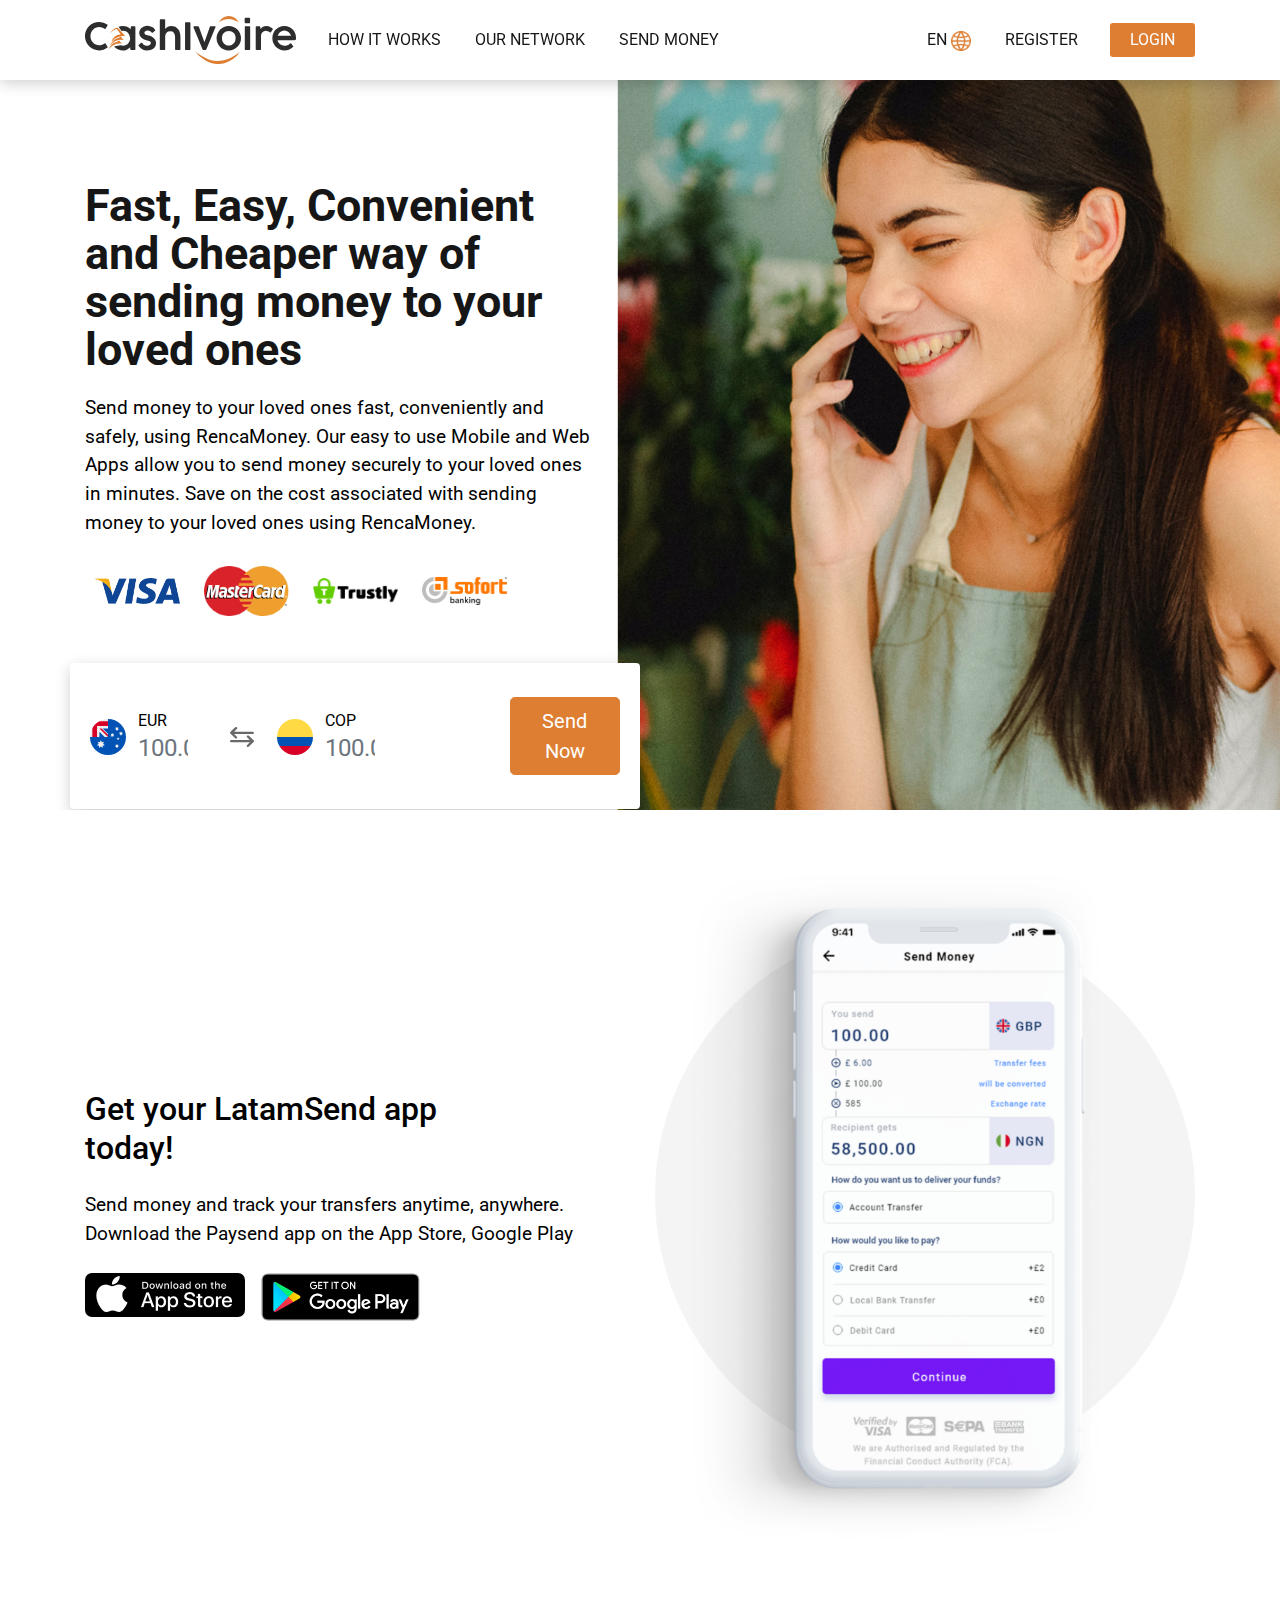
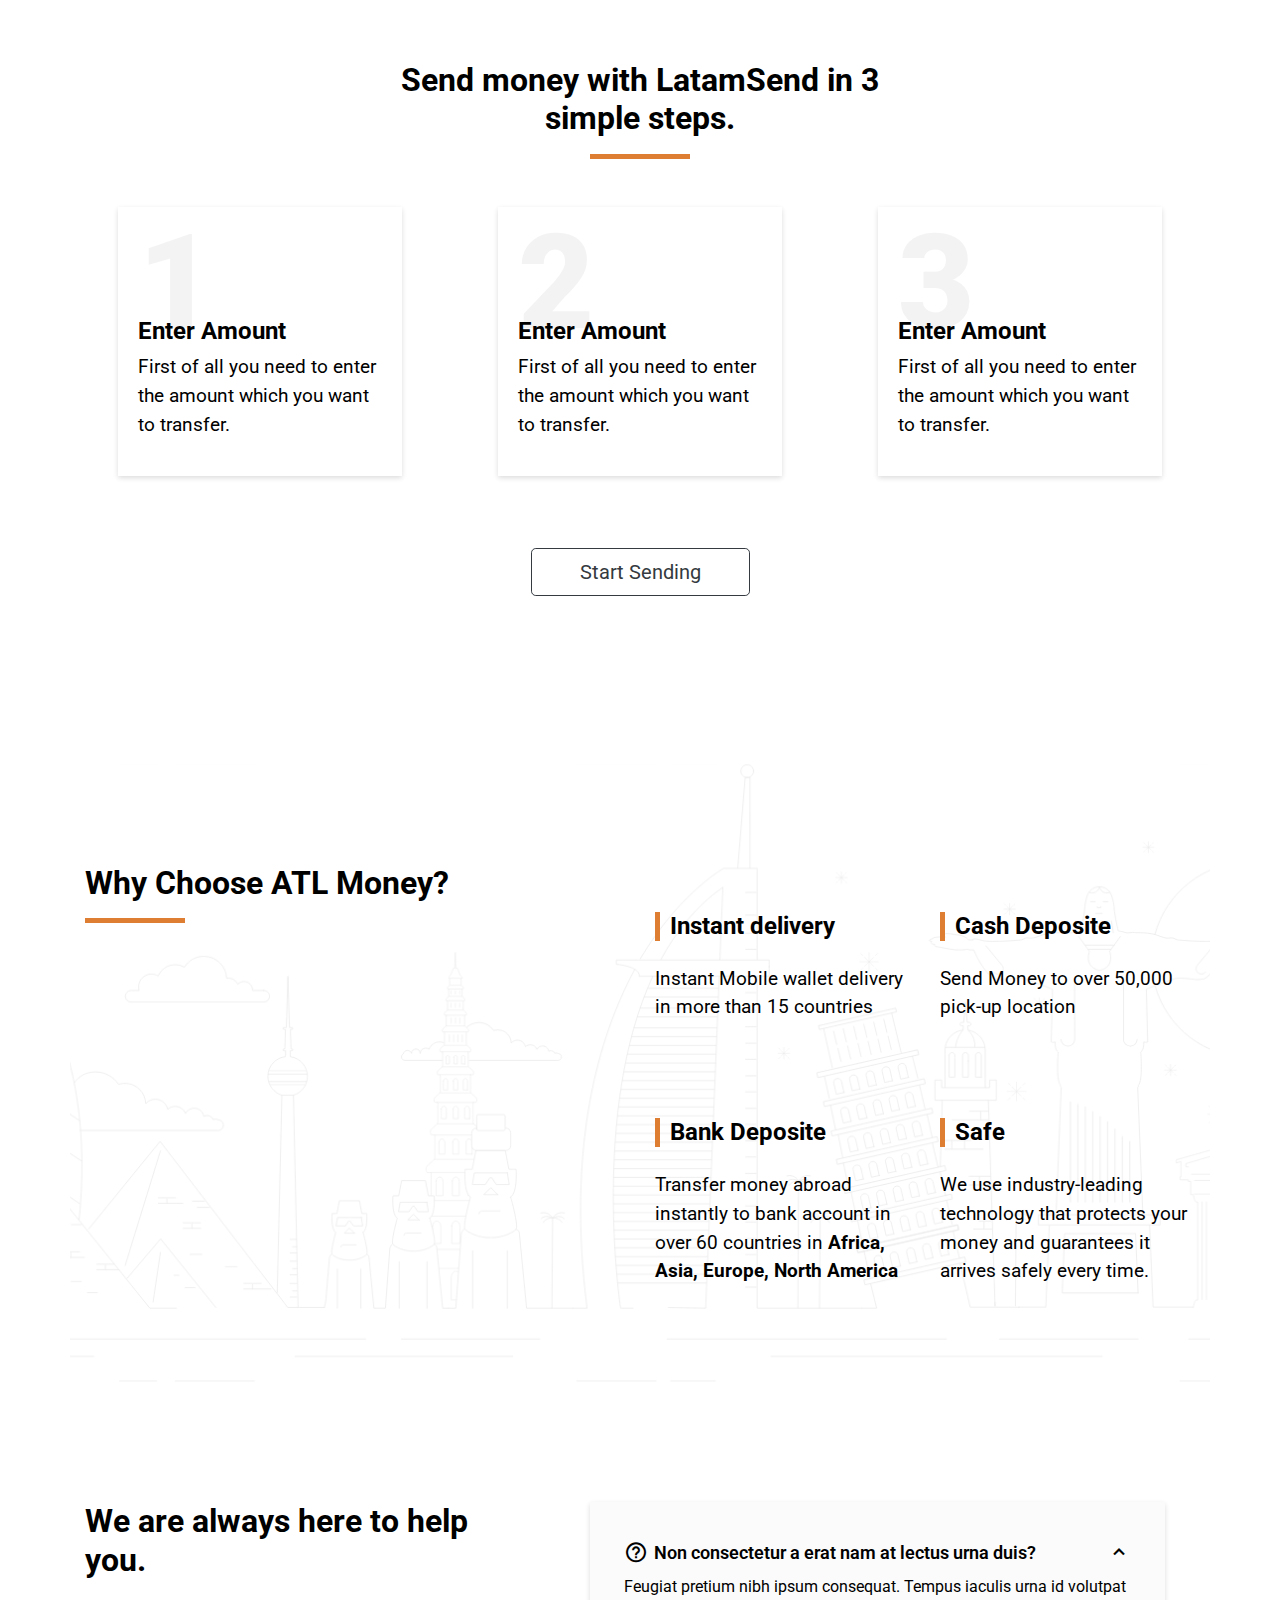
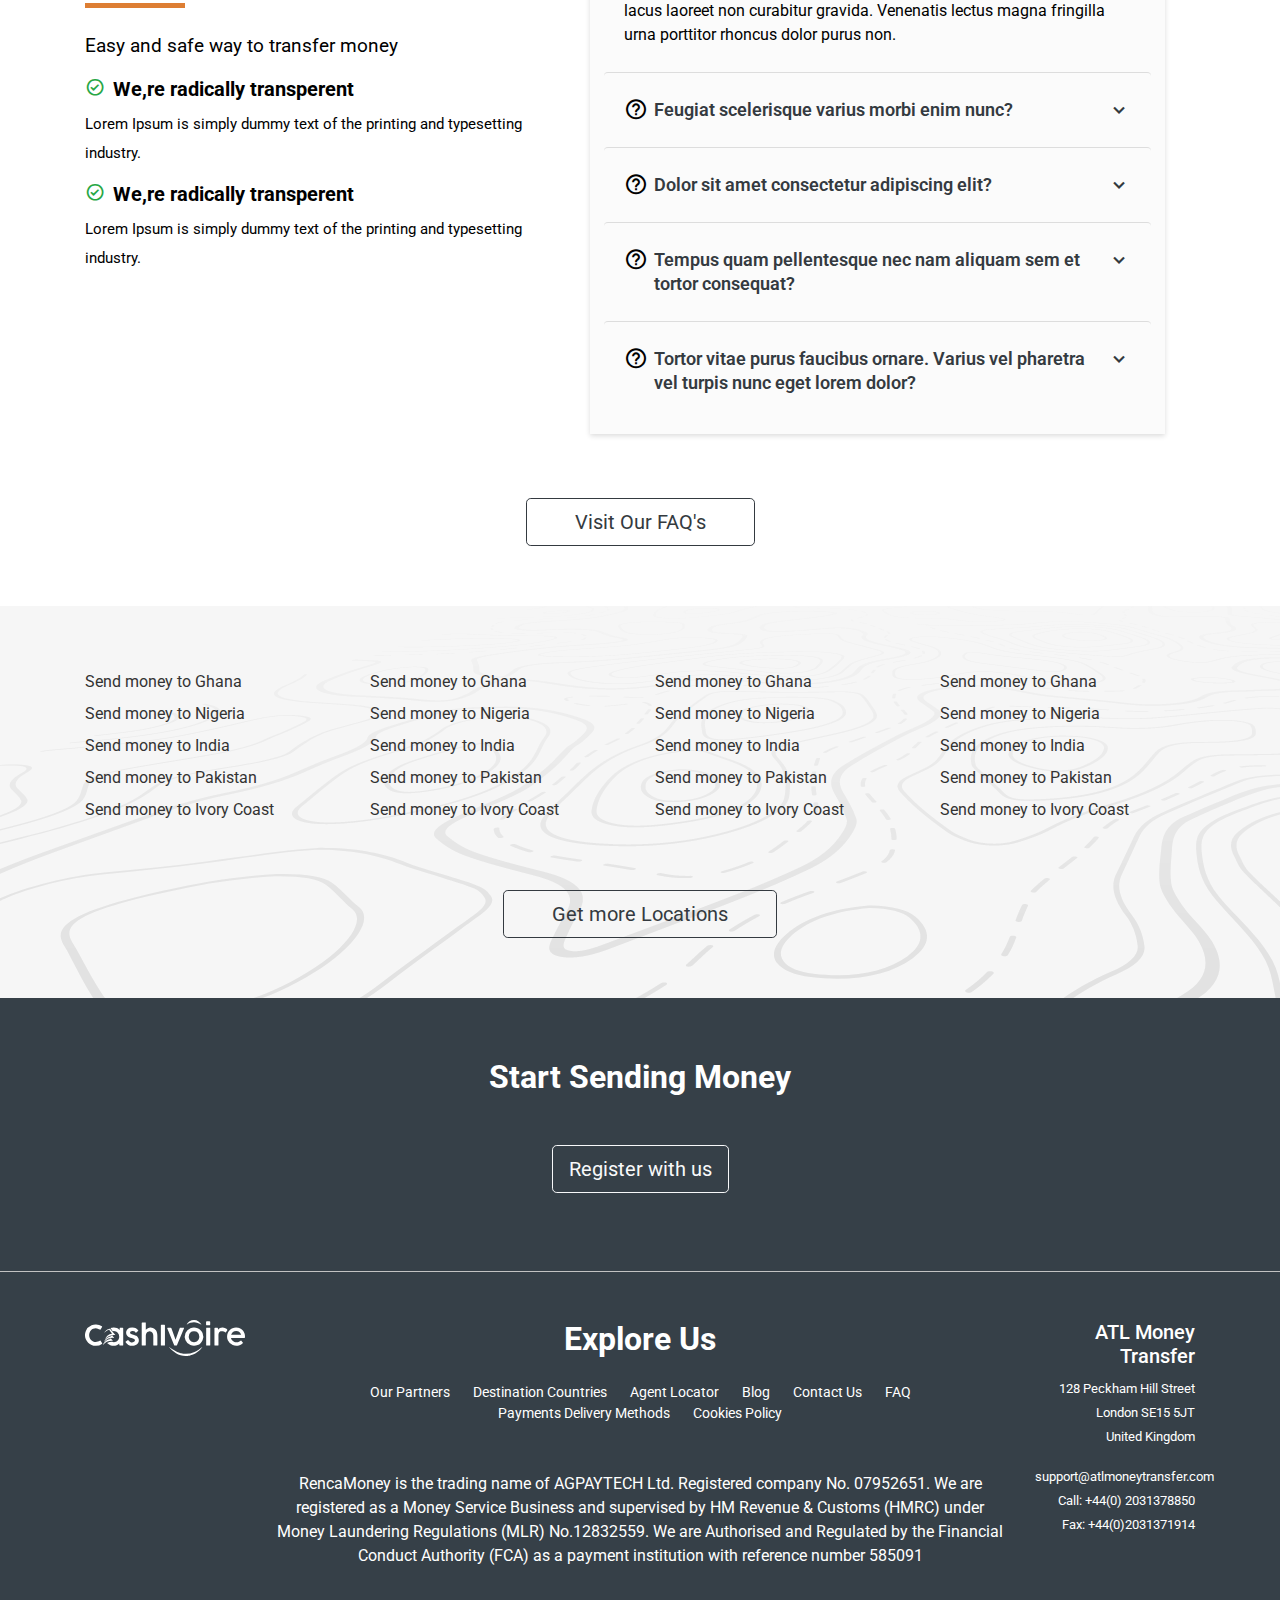
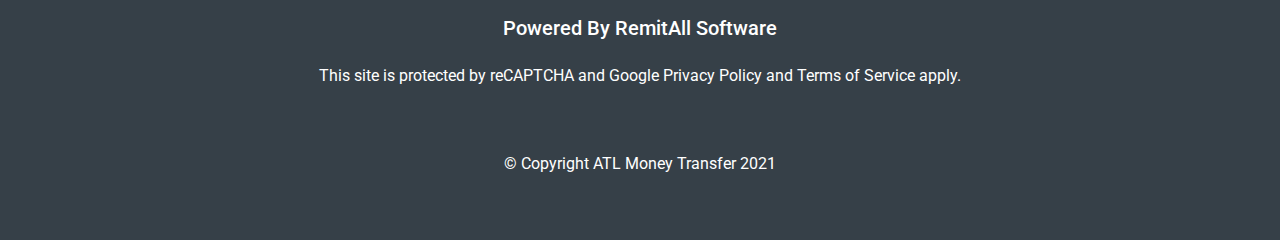
==== commit 6968ddbf: "changes done" ====
--- a/index.html
+++ b/index.html
@@ -134,7 +134,7 @@
           <div class="col-md-6">
             <h2 class="mb-4">Get your LatamSend app <br>
               today!</h2>
-            <p class="mb-4">Send money and track your transfers anytime, anywhere, world. 
+            <p class="mb-4">Send money and track your transfers anytime, anywhere. 
               Download the Paysend app on the App Store, Google Play</p>
             <div class="d-flex">
               <span class="mr-3"><img src="assets/img/apple-app.png" alt=""></span>
@@ -243,7 +243,7 @@
           <div class="col-md-6">
             <h2 class="font-weight-bold mb-4">Your money’s in safe hands with us</h2>
             <p class="mb-4">Our industry-leading technology protects your money and 
-              guarantees it arrives safely every time.</p>
+              guarantees it arrives safely every times.</p>
             <div class="heading-devide mb-4"></div>
           </div>
           <div class="col-md-4 offset-md-2">
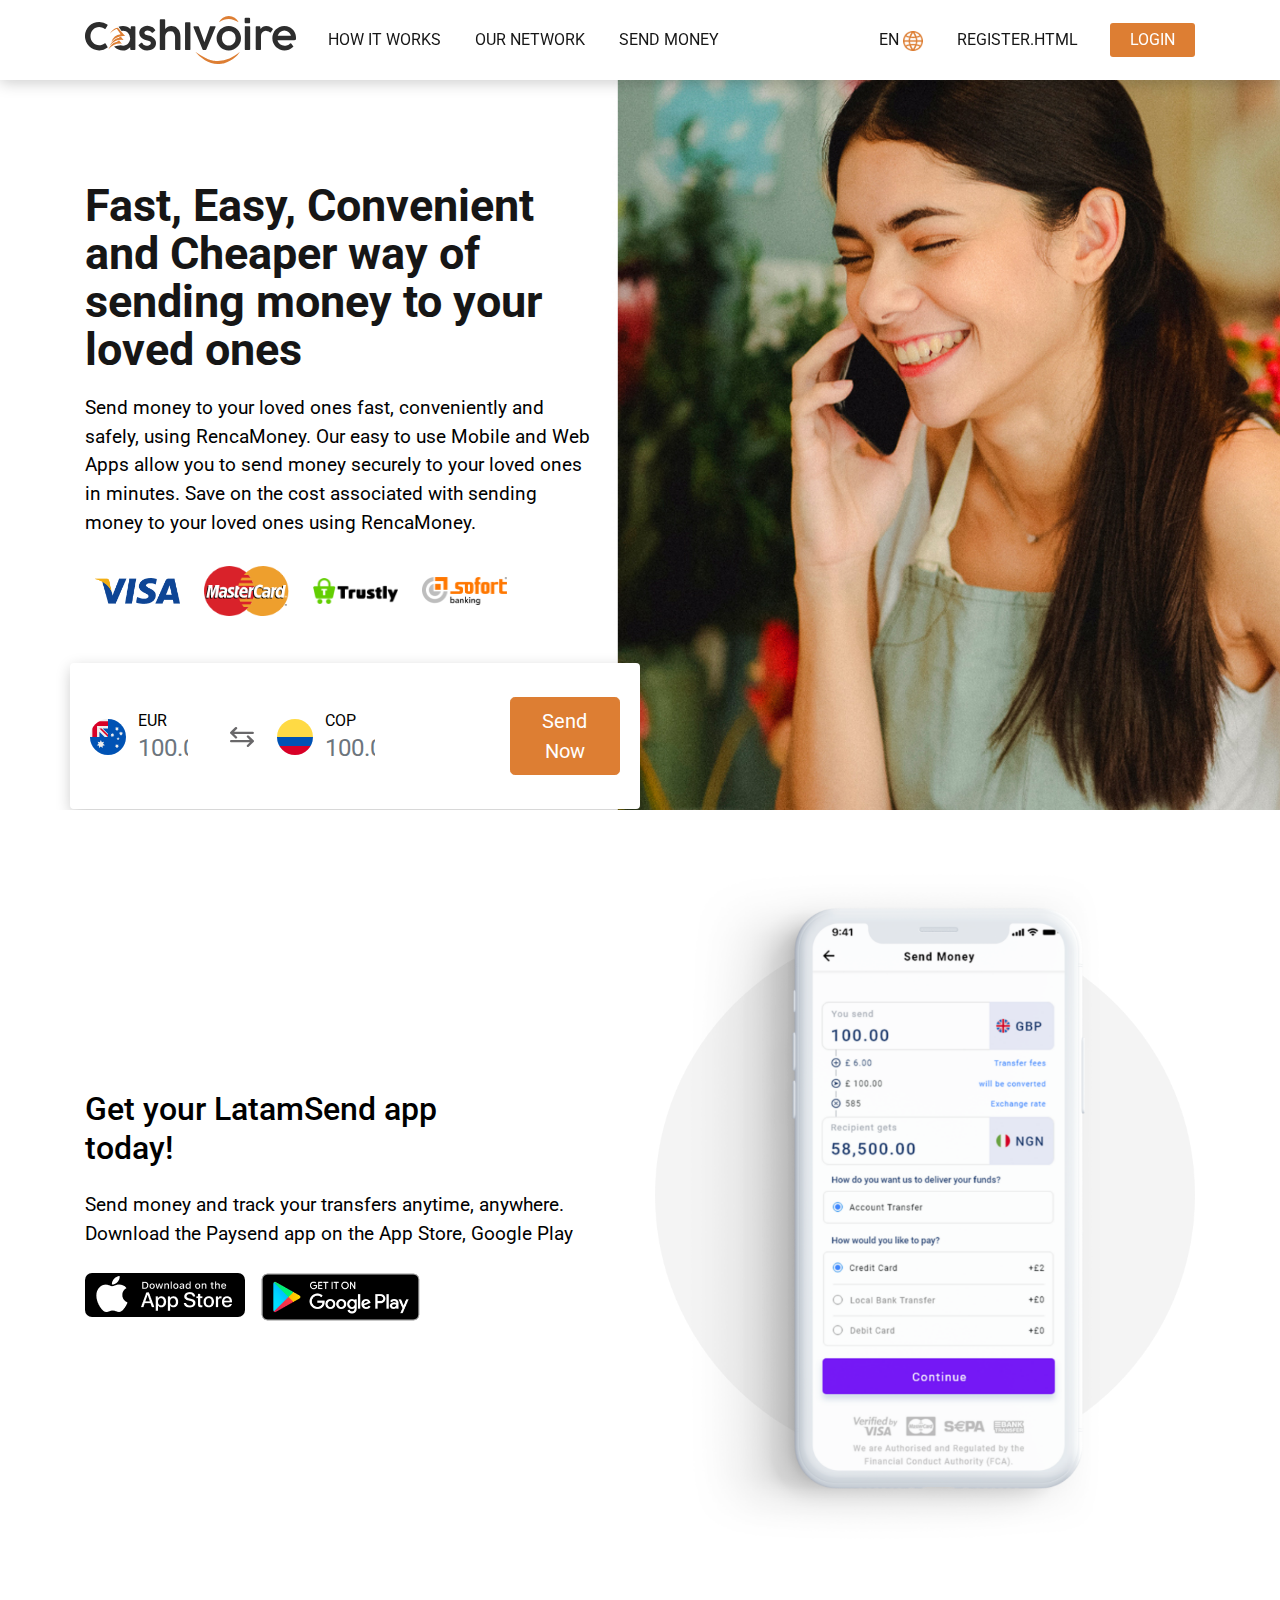
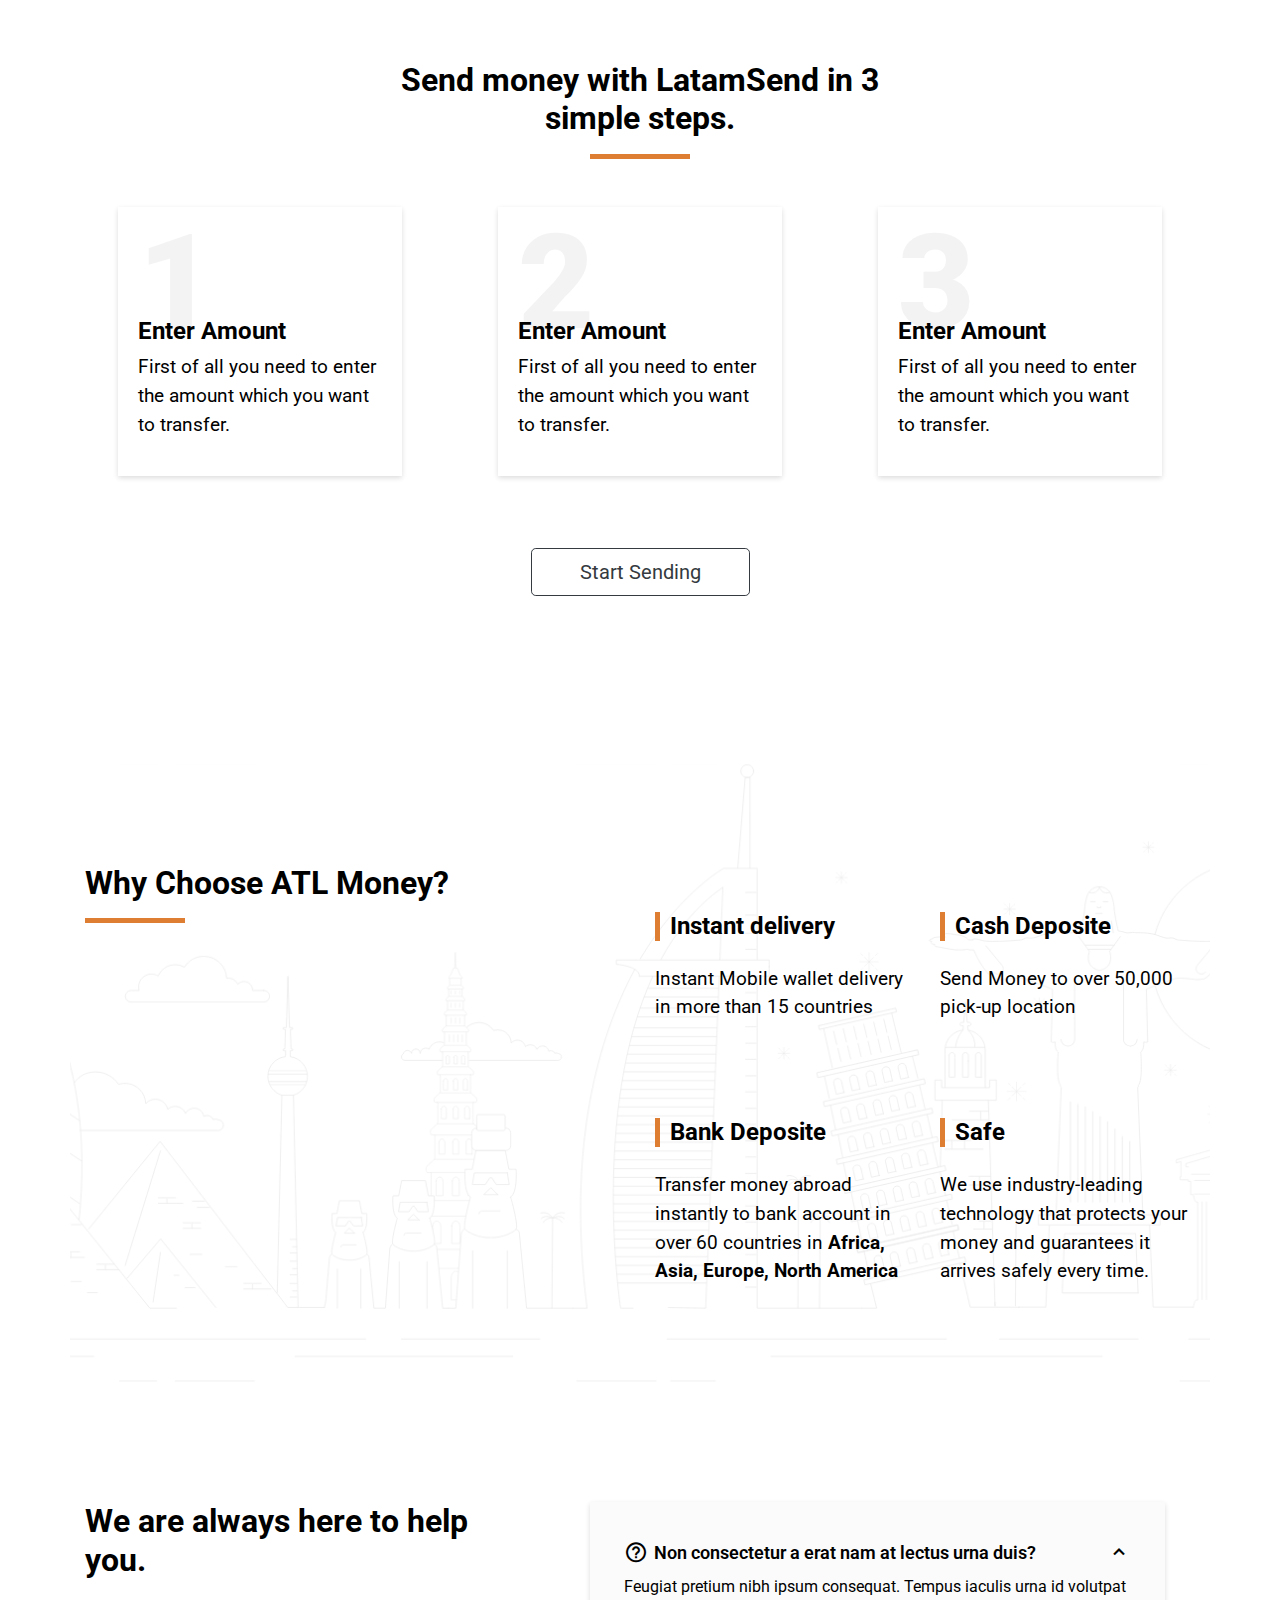
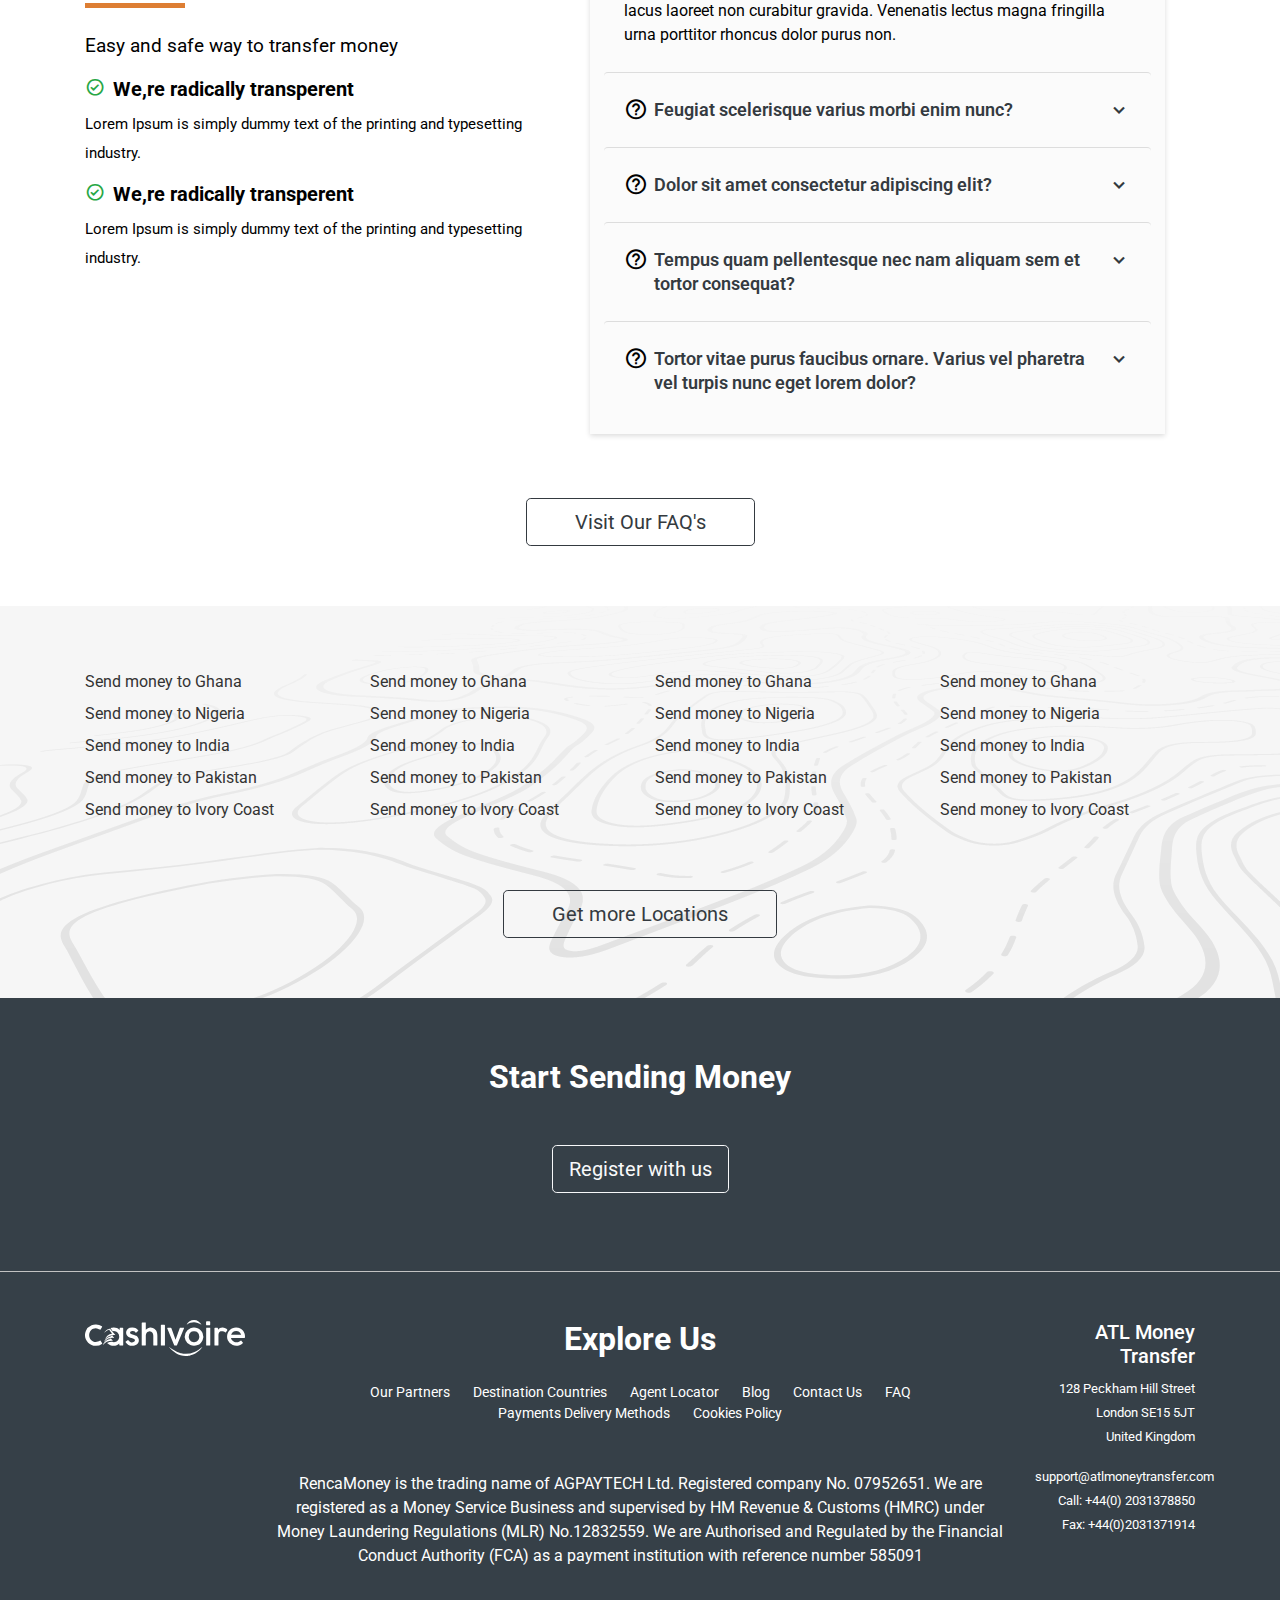
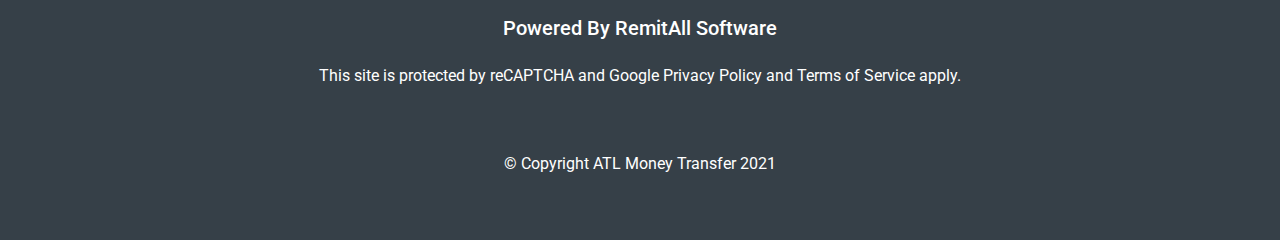
==== commit 76fbe82b: "changes done" ====
--- a/index.html
+++ b/index.html
@@ -51,8 +51,8 @@
       <nav class="nav-menu d-none d-lg-block ml-auto">
         <ul>
           <li><a href="#about">En <span style="width: 20px; display: inline-block;"><img src="assets/img/globe.png" class="img-fluid" alt=""></span></a></li>
-          <li><a href="#services">Register</a></li>
-          <li><a href="#" class="login-btn scrollto">Login</a></li>
+          <li><a href="#services">Register.html</a></li>
+          <li><a href="login.html" class="login-btn scrollto">Login</a></li>
         </ul>
         
       </nav><!-- .nav-menu -->
